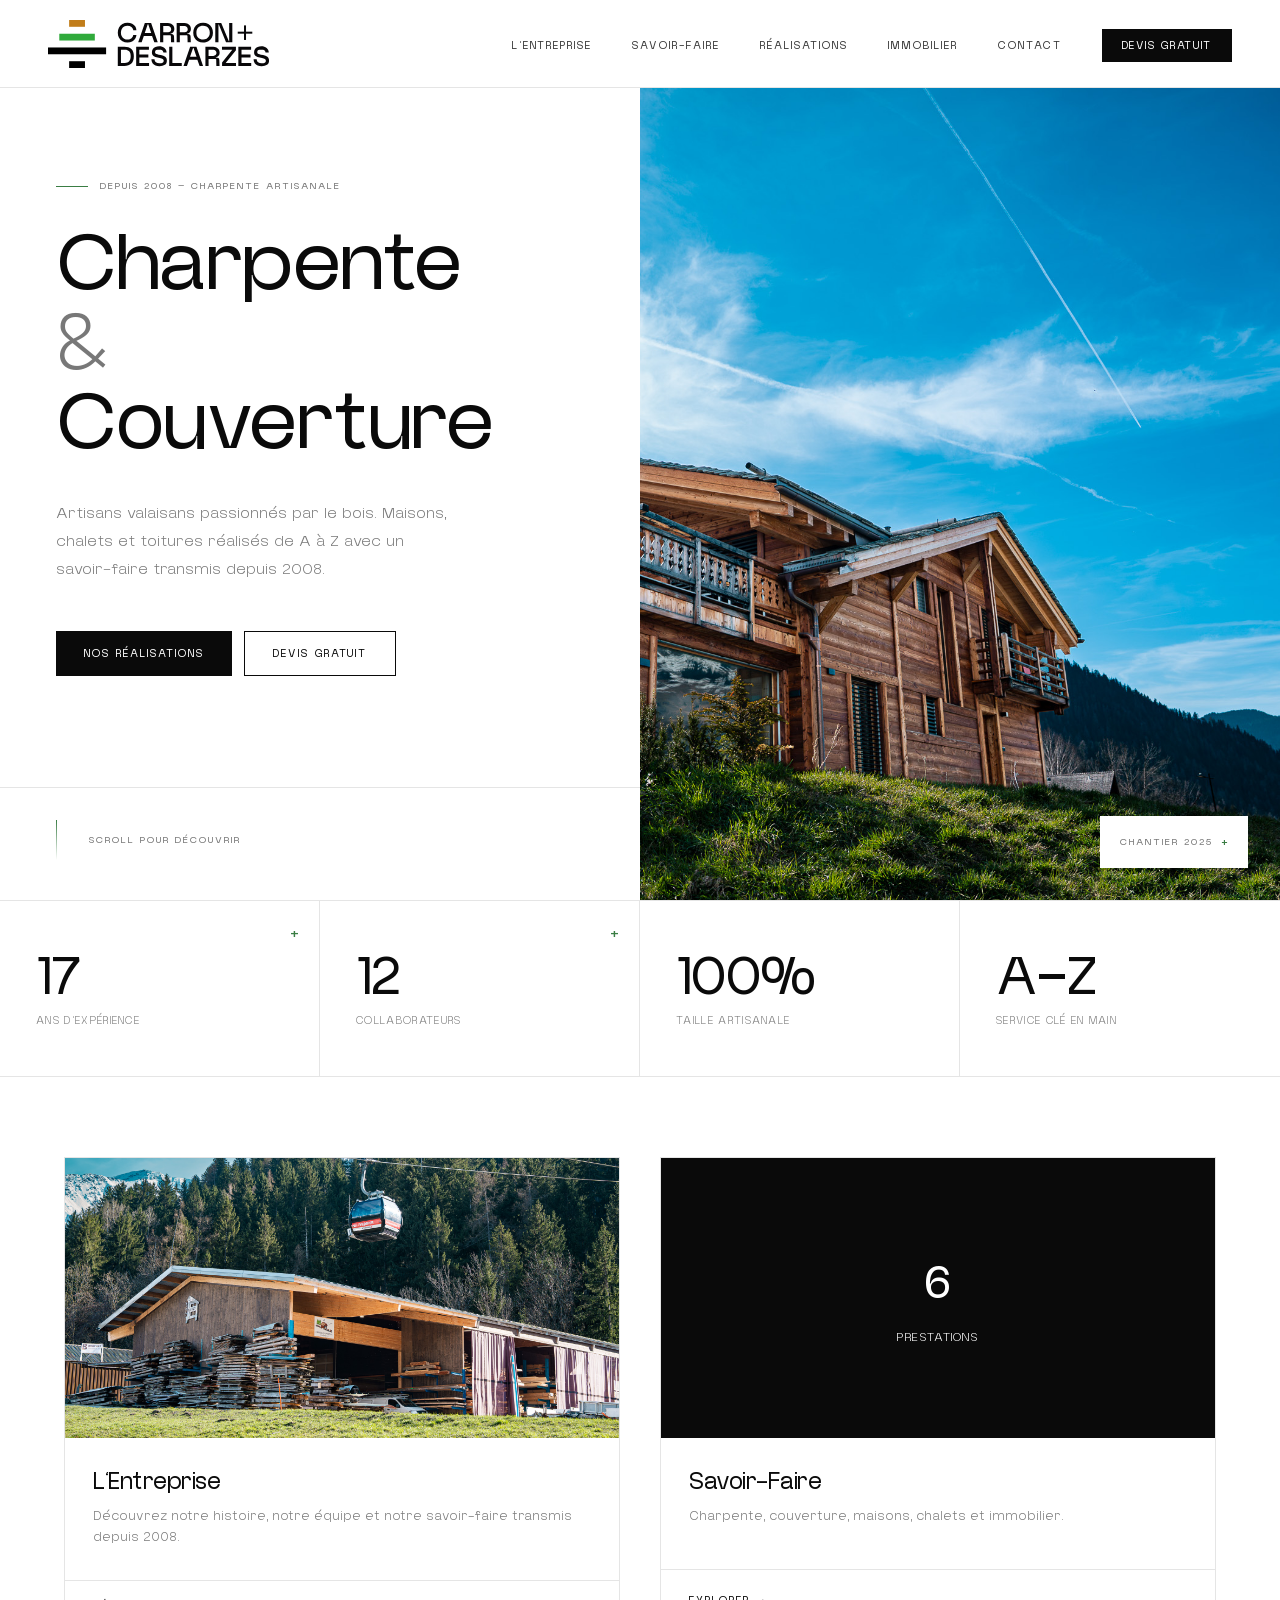
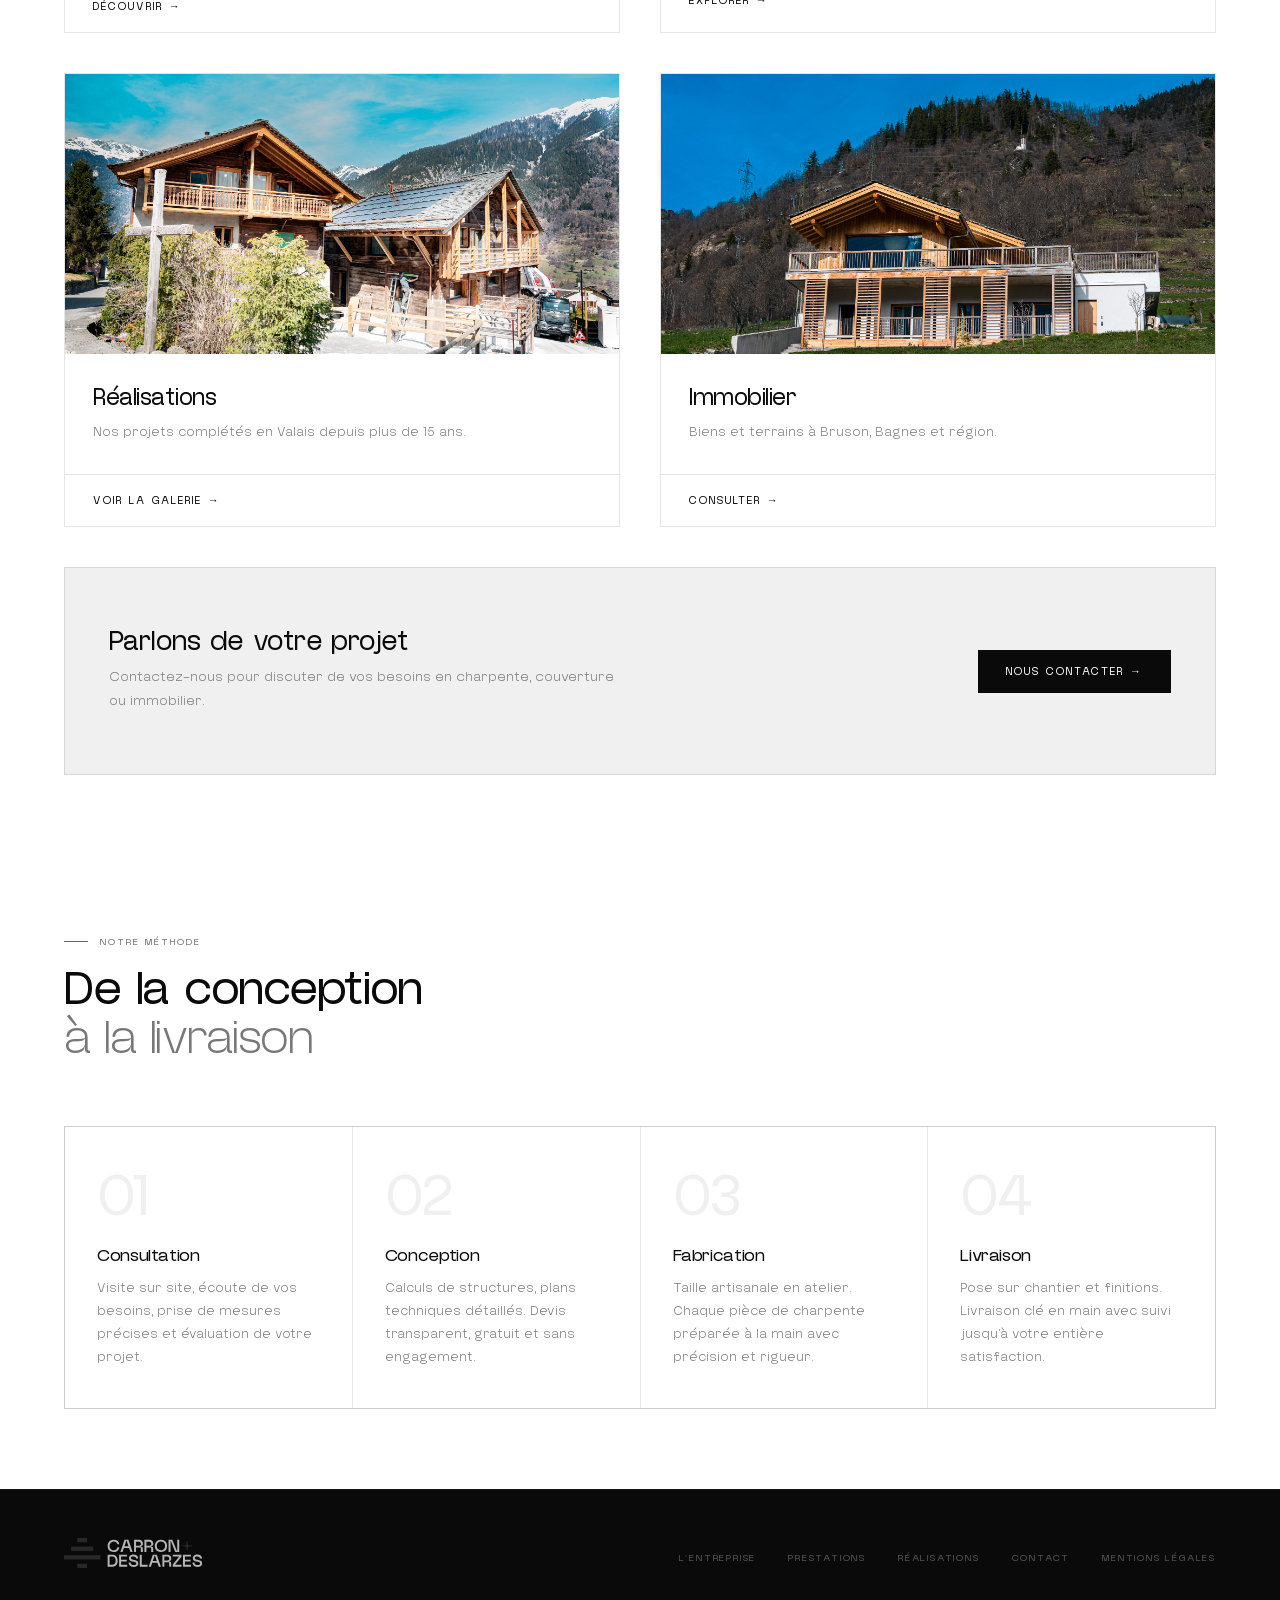
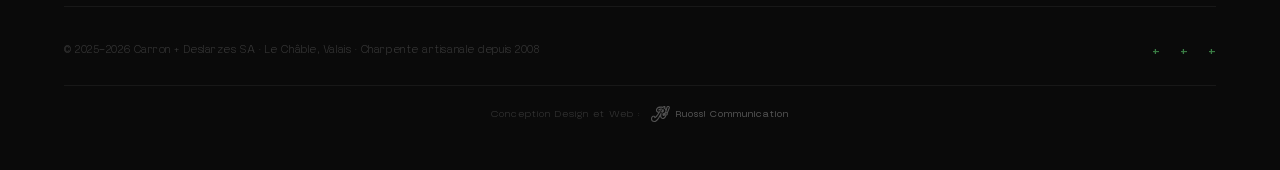
==== index.html @ d2d21335 "Update logo brown color from #91651d to #c17d1a on all pages Co-Authored-By: Claude Sonnet 4.6 <nore" ====
<!DOCTYPE html>
<html lang="fr">
<head>
  <meta charset="UTF-8" />
  <meta name="viewport" content="width=device-width, initial-scale=1.0" />
  <title>Carron + Deslarzes — Charpente & Couverture, Valais</title>
  <link rel="stylesheet" href="styles.css?v=9">
</head>
<body>

<!-- ── NAVIGATION ─────────────────────────────── -->
<nav id="nav">
  <a href="index.html" class="nav-logo">
    <svg style="height:48px;width:auto;" id="Calque_2" data-name="Calque 2" xmlns="http://www.w3.org/2000/svg" viewBox="0 0 585.76 127.19">
<g id="Calque_1-2" data-name="Calque 1">
    <g>
      <g>
        <g>
          <g>
            <path fill="#080709" d="M230.97,49.93c-1.91,3.05-4.58,5.46-8.02,7.24s-7.53,2.67-12.28,2.67c-5.06,0-9.54-1.1-13.44-3.29-3.9-2.19-6.92-5.28-9.06-9.26-2.14-3.97-3.22-8.55-3.22-13.71s1.07-9.82,3.22-13.83c2.14-4,5.16-7.1,9.06-9.3,3.9-2.19,8.38-3.29,13.44-3.29,4.75,0,8.86.88,12.32,2.63,3.46,1.76,6.13,4.12,8.02,7.09,1.89,2.97,2.98,6.31,3.29,10.03h-8.29c-.46-3.56-2.09-6.4-4.88-8.52-2.79-2.12-6.28-3.18-10.46-3.18-3.31,0-6.29.76-8.95,2.29-2.66,1.52-4.74,3.67-6.24,6.43-1.5,2.76-2.25,5.98-2.25,9.64s.75,6.81,2.25,9.57c1.5,2.76,3.58,4.91,6.24,6.43,2.66,1.52,5.64,2.28,8.95,2.28,4.44,0,7.99-1.14,10.65-3.41,2.66-2.27,4.22-5.19,4.69-8.75h8.37c-.36,3.77-1.5,7.18-3.41,10.23Z"/>
            <path fill="#080709" d="M256.61,7.94h16.65l17.58,51.13h-9.14l-5.97-16.42h-21.77l-5.81,16.42h-9.14l17.59-51.13ZM273.5,34.67l-7.9-23.16h-1.32l-7.9,23.16h17.12Z"/>
            <path fill="#080709" d="M297.04,7.94h20.38c3.3,0,6.27.66,8.91,1.97,2.63,1.32,4.7,3.19,6.2,5.62,1.5,2.43,2.25,5.22,2.25,8.37,0,3.62-.97,6.39-2.9,8.33-1.94,1.94-4.41,3.17-7.4,3.68v.7c2.84,0,5.11.52,6.82,1.55,1.7,1.03,2.58,2.87,2.63,5.5l.54,15.42h-8.44l-.39-16.58c-.05-.77-.26-1.32-.62-1.63-.36-.31-1.01-.46-1.94-.46h-17.66v18.67h-8.37V7.94ZM324.12,30.33c1.52-1.39,2.28-3.18,2.28-5.35,0-2.43-.8-4.54-2.4-6.35-1.6-1.81-3.54-2.71-5.81-2.71h-12.78v16.5h12.78c2.43,0,4.4-.7,5.93-2.09Z"/>
            <path fill="#080709" d="M340.97,7.94h20.38c3.3,0,6.27.66,8.91,1.97,2.63,1.32,4.7,3.19,6.2,5.62,1.5,2.43,2.25,5.22,2.25,8.37,0,3.62-.97,6.39-2.9,8.33-1.94,1.94-4.41,3.17-7.4,3.68v.7c2.84,0,5.11.52,6.82,1.55,1.7,1.03,2.58,2.87,2.63,5.5l.54,15.42h-8.44l-.39-16.58c-.05-.77-.26-1.32-.62-1.63-.36-.31-1.01-.46-1.94-.46h-17.66v18.67h-8.37V7.94ZM368.04,30.33c1.52-1.39,2.28-3.18,2.28-5.35,0-2.43-.8-4.54-2.4-6.35-1.6-1.81-3.54-2.71-5.81-2.71h-12.78v16.5h12.78c2.43,0,4.4-.7,5.93-2.09Z"/>
            <path fill="#080709" d="M424.79,10.5c3.92,2.22,6.96,5.33,9.1,9.33,2.14,4,3.22,8.56,3.22,13.67s-1.07,9.67-3.22,13.67c-2.14,4-5.18,7.11-9.1,9.33-3.93,2.22-8.52,3.33-13.79,3.33s-9.86-1.11-13.79-3.33c-3.92-2.22-6.96-5.33-9.1-9.33-2.14-4-3.22-8.56-3.22-13.67s1.07-9.67,3.22-13.67c2.14-4,5.18-7.11,9.1-9.33,3.93-2.22,8.52-3.33,13.79-3.33s9.86,1.11,13.79,3.33ZM398.02,20.06c-3.18,3.23-4.77,7.71-4.77,13.44s1.59,10.21,4.77,13.44c3.17,3.23,7.5,4.84,12.98,4.84,3.46,0,6.53-.74,9.22-2.21,2.69-1.47,4.78-3.58,6.28-6.31,1.5-2.74,2.25-5.99,2.25-9.76s-.75-7.02-2.25-9.76c-1.5-2.74-3.59-4.84-6.28-6.31-2.68-1.47-5.76-2.21-9.22-2.21-5.48,0-9.8,1.61-12.98,4.84Z"/>
            <path fill="#080709" d="M443.3,7.94h15.73l20.22,48.26h.85V7.94h8.37v51.13h-16.73l-19.06-47.41h-1.01v47.41h-8.37V7.94Z"/>
          </g>
          <g>
            <path fill="#080709" d="M184.95,70.64h17.43c8,0,14.19,2.09,18.55,6.27,4.36,4.18,6.55,10.61,6.55,19.29s-2.18,15.11-6.55,19.29c-4.36,4.18-10.55,6.27-18.55,6.27h-17.43v-51.13ZM215.13,109.53c2.66-2.84,3.99-7.28,3.99-13.32s-1.33-10.48-3.99-13.32c-2.66-2.84-6.37-4.26-11.11-4.26h-10.69v35.17h10.69c4.75,0,8.45-1.42,11.11-4.26Z"/>
            <path fill="#080709" d="M233.68,70.64h33.78v7.98h-25.41v13.09h23.86v7.98h-23.86v14.1h25.72v7.98h-34.09v-51.13Z"/>
            <path fill="#080709" d="M294.64,77.92c-3.36,0-6.02.59-7.98,1.78-1.96,1.19-2.94,3-2.94,5.42,0,1.29.28,2.35.85,3.18.57.83,1.54,1.52,2.9,2.09,1.37.57,3.34,1.08,5.93,1.55l5.81,1.08c4.8.88,8.64,2.43,11.5,4.65,2.87,2.22,4.3,5.55,4.3,9.99,0,4.91-1.81,8.6-5.42,11.08-3.62,2.48-8.37,3.72-14.25,3.72-3.87,0-7.4-.66-10.58-1.98-3.17-1.32-5.75-3.36-7.71-6.12-1.96-2.76-3-6.16-3.1-10.19h8.37c.21,3.82,1.45,6.5,3.72,8.02,2.27,1.52,5.37,2.29,9.3,2.29,7.54,0,11.31-2.27,11.31-6.82,0-3.51-3.44-5.86-10.31-7.05l-5.89-1.01c-4.49-.82-8.13-2.28-10.92-4.38-2.79-2.09-4.18-5.43-4.18-10.03,0-3.25.85-6.03,2.56-8.33,1.7-2.3,4.01-4.04,6.93-5.23,2.92-1.19,6.19-1.78,9.8-1.78,5.63,0,10.29,1.41,13.98,4.22,3.69,2.81,5.62,6.93,5.77,12.36h-8.6c-.57-5.68-4.29-8.52-11.16-8.52Z"/>
            <path fill="#080709" d="M321.21,70.64h8.37v43.15h24.86v7.98h-33.23v-51.13Z"/>
            <path fill="#080709" d="M376.68,70.64h16.65l17.58,51.13h-9.14l-5.97-16.42h-21.77l-5.81,16.42h-9.14l17.59-51.13ZM393.57,97.37l-7.9-23.16h-1.32l-7.9,23.16h17.12Z"/>
            <path fill="#080709" d="M417.12,70.64h20.38c3.3,0,6.27.66,8.91,1.97,2.63,1.32,4.7,3.19,6.2,5.62,1.5,2.43,2.25,5.22,2.25,8.37,0,3.62-.97,6.39-2.9,8.33-1.94,1.94-4.41,3.17-7.4,3.68v.7c2.84,0,5.11.52,6.82,1.55,1.7,1.03,2.58,2.87,2.63,5.5l.54,15.42h-8.44l-.39-16.58c-.05-.77-.26-1.32-.62-1.63-.36-.31-1.01-.46-1.94-.46h-17.66v18.67h-8.37v-51.13ZM444.19,93.03c1.52-1.39,2.28-3.18,2.28-5.35,0-2.43-.8-4.54-2.4-6.35-1.6-1.81-3.54-2.71-5.81-2.71h-12.78v16.5h12.78c2.43,0,4.4-.7,5.93-2.09Z"/>
            <path fill="#080709" d="M461.04,78.62v-7.98h36.95v9.3l-27.19,33.85h27.42v7.98h-36.95v-9.3l27.11-33.85h-27.35Z"/>
            <path fill="#080709" d="M504.42,70.64h33.78v7.98h-25.41v13.09h23.86v7.98h-23.86v14.1h25.72v7.98h-34.09v-51.13Z"/>
            <path fill="#080709" d="M565.38,77.92c-3.36,0-6.02.59-7.98,1.78-1.96,1.19-2.94,3-2.94,5.42,0,1.29.28,2.35.85,3.18.57.83,1.54,1.52,2.9,2.09,1.37.57,3.34,1.08,5.93,1.55l5.81,1.08c4.8.88,8.64,2.43,11.5,4.65,2.87,2.22,4.3,5.55,4.3,9.99,0,4.91-1.81,8.6-5.42,11.08-3.62,2.48-8.37,3.72-14.25,3.72-3.87,0-7.4-.66-10.58-1.98-3.17-1.32-5.75-3.36-7.71-6.12-1.96-2.76-3-6.16-3.1-10.19h8.37c.21,3.82,1.45,6.5,3.72,8.02,2.27,1.52,5.37,2.29,9.3,2.29,7.54,0,11.31-2.27,11.31-6.82,0-3.51-3.44-5.86-10.31-7.05l-5.89-1.01c-4.49-.82-8.13-2.28-10.92-4.38-2.79-2.09-4.18-5.43-4.18-10.03,0-3.25.85-6.03,2.56-8.33,1.7-2.3,4.01-4.04,6.93-5.23,2.92-1.19,6.19-1.78,9.8-1.78,5.63,0,10.29,1.41,13.98,4.22,3.69,2.81,5.62,6.93,5.77,12.36h-8.6c-.57-5.68-4.29-8.52-11.16-8.52Z"/>
          </g>
        </g>
        <rect fill="#080709" x="519.42" y="14.29" width="5.32" height="38.58"/>
        <rect fill="#080709" x="502.79" y="30.92" width="38.58" height="5.32"/>
      </g>
      <g>
        <rect fill="#c17d1a" x="55.99" width="41.99" height="18"/>
        <rect x="55.99" y="109.19" width="41.99" height="18"/>
        <rect fill="#30aa3b" x="29.92" y="36.4" width="94.14" height="18"/>
        <rect y="72.79" width="153.98" height="18"/>
      </g>
    </g>
  </g>
</svg>
  </a>
  <ul class="nav-links">
    <li><a href="entreprise.html">L'Entreprise</a></li>
    <li><a href="savoir-faire.html">Savoir-Faire</a></li>
    <li><a href="realisations.html">Réalisations</a></li>
    <li><a href="immobilier.html">Immobilier</a></li>
    <li><a href="contact.html">Contact</a></li>
    <li><a href="contact.html" class="nav-cta">Devis Gratuit</a></li>
  </ul>
  <button class="nav-burger" id="navBurger" aria-label="Menu">
    <span></span><span></span><span></span>
  </button>
</nav>

<div class="mobile-menu" id="mobileMenu">
  <a href="entreprise.html">L'Entreprise</a>
  <a href="savoir-faire.html">Savoir-Faire</a>
  <a href="realisations.html">Réalisations</a>
  <a href="immobilier.html">Immobilier</a>
  <a href="contact.html">Contact</a>
  <a href="contact.html" class="btn btn-dark nav-cta">Devis Gratuit</a>
</div>

<!-- ── HERO ───────────────────────────────── -->
<section class="hero" id="home">
  <div class="hero-text">
    <div class="hero-eyebrow fu">
      <div class="hero-eyebrow-line"></div>
      <span class="label">Depuis 2008 — Charpente artisanale</span>
    </div>
    <h1 class="hero-title fu d1">
      Charpente<br>
      <span class="light-word">&amp;</span><br>
      Couverture
    </h1>
    <p class="hero-desc fu d2">
      Artisans valaisans passionnés par le bois. Maisons, chalets et toitures
      réalisés de A à Z avec un savoir-faire transmis depuis 2008.
    </p>
    <div class="hero-buttons fu d3">
      <a href="realisations.html" class="btn btn-dark">Nos Réalisations</a>
      <a href="contact.html" class="btn btn-outline">Devis Gratuit</a>
    </div>
  </div>

  <div class="hero-photo fu d1">
    <div class="hero-slideshow">
      <img class="slide active" src="photos/DSC09690.jpg"        alt="Chalet Carron Deslarzes — charpente Valais" />
      <img class="slide"        src="photos/DSC09694-Edit.jpg"   alt="Réalisation charpente Valais" />
      <img class="slide"        src="photos/DSC09715-Edit.jpg"   alt="Couverture toiture Valais" />
      <img class="slide"        src="photos/DSC09676-Edit.jpg"   alt="Bois façade Valais" />
      <img class="slide"        src="photos/DSC09625.jpg"        alt="Chantier bois Valais" />
      <img class="slide"        src="photos/DSC09755.jpg"        alt="Chalet Valais" />
    </div>
    <div class="hero-photo-caption">
      <span class="label">Chantier 2025</span>
      <span style="color:#3a7d44;font-size:14px;font-family:'NewBlack',sans-serif;font-weight:400;">+</span>
    </div>
  </div>

  <div class="hero-bottom fu d4">
    <div class="hero-scroll-line"></div>
    <span class="label">Scroll pour découvrir</span>
  </div>
</section>

<!-- ── STATS ──────────────────────────────── -->
<div class="stats">
  <div class="stat-item fu">
    <span class="plus-mark">+</span>
    <div class="stat-num">17</div>
    <div class="stat-lbl">Ans d'expérience</div>
  </div>
  <div class="stat-item fu d1">
    <span class="plus-mark">+</span>
    <div class="stat-num">12</div>
    <div class="stat-lbl">Collaborateurs</div>
  </div>
  <div class="stat-item fu d2">
    <div class="stat-num">100%</div>
    <div class="stat-lbl">Taille artisanale</div>
  </div>
  <div class="stat-item fu d3">
    <div class="stat-num">A–Z</div>
    <div class="stat-lbl">Service clé en main</div>
  </div>
</div>

<!-- ── HOME CARDS GRID ────────────────────── -->
<section class="home-cards-wrap">
  <div class="home-cards-main">
    <div class="home-cards-grid">

      <!-- Card 1: L'Entreprise -->
      <a href="entreprise.html" class="home-card">
        <div class="home-card-img">
          <img src="photos/DSC09755.jpg" alt="L'Entreprise" style="object-position: bottom;" />
        </div>
        <div class="home-card-body">
          <h3>L'Entreprise</h3>
          <p>Découvrez notre histoire, notre équipe et notre savoir-faire transmis depuis 2008.</p>
        </div>
        <div class="card-link">
          <span>Découvrir →</span>
        </div>
      </a>

      <!-- Card 2: Savoir-Faire -->
      <a href="savoir-faire.html" class="home-card">
        <div class="home-card-img-placeholder">
          <div style="text-align: center;">
            <div class="num">6</div>
            <div class="txt">PRESTATIONS</div>
          </div>
        </div>
        <div class="home-card-body">
          <h3>Savoir-Faire</h3>
          <p>Charpente, couverture, maisons, chalets et immobilier.</p>
        </div>
        <div class="card-link">
          <span>Explorer →</span>
        </div>
      </a>

      <!-- Card 3: Réalisations -->
      <a href="realisations.html" class="home-card">
        <div class="home-card-img">
          <img src="photos/DSC09563-Edit.jpg" alt="Réalisations" />
        </div>
        <div class="home-card-body">
          <h3>Réalisations</h3>
          <p>Nos projets complétés en Valais depuis plus de 15 ans.</p>
        </div>
        <div class="card-link">
          <span>Voir la galerie →</span>
        </div>
      </a>

      <!-- Card 4: Immobilier -->
      <a href="immobilier.html" class="home-card">
        <div class="home-card-img">
          <img src="photos/DSC09652-Edit.jpg" alt="Immobilier" />
        </div>
        <div class="home-card-body">
          <h3>Immobilier</h3>
          <p>Biens et terrains à Bruson, Bagnes et région.</p>
        </div>
        <div class="card-link">
          <span>Consulter →</span>
        </div>
      </a>
    </div>

    <!-- Contact CTA -->
    <div class="home-cta-bar">
      <div>
        <h3>Parlons de votre projet</h3>
        <p>Contactez-nous pour discuter de vos besoins en charpente, couverture ou immobilier.</p>
      </div>
      <div class="home-cta-buttons">
        <a href="contact.html" class="btn btn-dark">Nous contacter →</a>
      </div>
    </div>
  </div>
</section>

<!-- ── PROCESSUS ──────────────────────────── -->
<section class="process">
  <div class="process-main">
    <div class="process-header">
      <div class="sec-eyebrow fu" style="margin-bottom:16px;">
        <div class="sec-eyebrow-line"></div>
        <span class="label">Notre méthode</span>
      </div>
      <h2 class="sec-title fu d1">De la conception<br><span class="light">à la livraison</span></h2>
    </div>

    <div class="steps">
      <div class="step fu">
        <div class="step-accent"></div>
        <div class="step-index">01</div>
        <h3 class="step-title">Consultation</h3>
        <p class="step-text">Visite sur site, écoute de vos besoins, prise de mesures précises et évaluation de votre projet.</p>
      </div>
      <div class="step fu d1">
        <div class="step-accent"></div>
        <div class="step-index">02</div>
        <h3 class="step-title">Conception</h3>
        <p class="step-text">Calculs de structures, plans techniques détaillés. Devis transparent, gratuit et sans engagement.</p>
      </div>
      <div class="step fu d2">
        <div class="step-accent"></div>
        <div class="step-index">03</div>
        <h3 class="step-title">Fabrication</h3>
        <p class="step-text">Taille artisanale en atelier. Chaque pièce de charpente préparée à la main avec précision et rigueur.</p>
      </div>
      <div class="step fu d3">
        <div class="step-accent"></div>
        <div class="step-index">04</div>
        <h3 class="step-title">Livraison</h3>
        <p class="step-text">Pose sur chantier et finitions. Livraison clé en main avec suivi jusqu'à votre entière satisfaction.</p>
      </div>
    </div>
  </div>
</section>

<!-- ── FOOTER ─────────────────────────────────── -->
<footer>
  <div class="foot-main">
    <div class="foot-inner">
      <div class="foot-logo">
        <svg style="height:30px;width:auto;" id="Calque_2" data-name="Calque 2" xmlns="http://www.w3.org/2000/svg" viewBox="0 0 585.76 127.19">
<g id="Calque_1-2" data-name="Calque 1">
    <g>
      <g>
        <g>
          <g>
            <path fill="#fff" d="M230.97,49.93c-1.91,3.05-4.58,5.46-8.02,7.24s-7.53,2.67-12.28,2.67c-5.06,0-9.54-1.1-13.44-3.29-3.9-2.19-6.92-5.28-9.06-9.26-2.14-3.97-3.22-8.55-3.22-13.71s1.07-9.82,3.22-13.83c2.14-4,5.16-7.1,9.06-9.3,3.9-2.19,8.38-3.29,13.44-3.29,4.75,0,8.86.88,12.32,2.63,3.46,1.76,6.13,4.12,8.02,7.09,1.89,2.97,2.98,6.31,3.29,10.03h-8.29c-.46-3.56-2.09-6.4-4.88-8.52-2.79-2.12-6.28-3.18-10.46-3.18-3.31,0-6.29.76-8.95,2.29-2.66,1.52-4.74,3.67-6.24,6.43-1.5,2.76-2.25,5.98-2.25,9.64s.75,6.81,2.25,9.57c1.5,2.76,3.58,4.91,6.24,6.43,2.66,1.52,5.64,2.28,8.95,2.28,4.44,0,7.99-1.14,10.65-3.41,2.66-2.27,4.22-5.19,4.69-8.75h8.37c-.36,3.77-1.5,7.18-3.41,10.23Z"/>
            <path fill="#fff" d="M256.61,7.94h16.65l17.58,51.13h-9.14l-5.97-16.42h-21.77l-5.81,16.42h-9.14l17.59-51.13ZM273.5,34.67l-7.9-23.16h-1.32l-7.9,23.16h17.12Z"/>
            <path fill="#fff" d="M297.04,7.94h20.38c3.3,0,6.27.66,8.91,1.97,2.63,1.32,4.7,3.19,6.2,5.62,1.5,2.43,2.25,5.22,2.25,8.37,0,3.62-.97,6.39-2.9,8.33-1.94,1.94-4.41,3.17-7.4,3.68v.7c2.84,0,5.11.52,6.82,1.55,1.7,1.03,2.58,2.87,2.63,5.5l.54,15.42h-8.44l-.39-16.58c-.05-.77-.26-1.32-.62-1.63-.36-.31-1.01-.46-1.94-.46h-17.66v18.67h-8.37V7.94ZM324.12,30.33c1.52-1.39,2.28-3.18,2.28-5.35,0-2.43-.8-4.54-2.4-6.35-1.6-1.81-3.54-2.71-5.81-2.71h-12.78v16.5h12.78c2.43,0,4.4-.7,5.93-2.09Z"/>
            <path fill="#fff" d="M340.97,7.94h20.38c3.3,0,6.27.66,8.91,1.97,2.63,1.32,4.7,3.19,6.2,5.62,1.5,2.43,2.25,5.22,2.25,8.37,0,3.62-.97,6.39-2.9,8.33-1.94,1.94-4.41,3.17-7.4,3.68v.7c2.84,0,5.11.52,6.82,1.55,1.7,1.03,2.58,2.87,2.63,5.5l.54,15.42h-8.44l-.39-16.58c-.05-.77-.26-1.32-.62-1.63-.36-.31-1.01-.46-1.94-.46h-17.66v18.67h-8.37V7.94ZM368.04,30.33c1.52-1.39,2.28-3.18,2.28-5.35,0-2.43-.8-4.54-2.4-6.35-1.6-1.81-3.54-2.71-5.81-2.71h-12.78v16.5h12.78c2.43,0,4.4-.7,5.93-2.09Z"/>
            <path fill="#fff" d="M424.79,10.5c3.92,2.22,6.96,5.33,9.1,9.33,2.14,4,3.22,8.56,3.22,13.67s-1.07,9.67-3.22,13.67c-2.14,4-5.18,7.11-9.1,9.33-3.93,2.22-8.52,3.33-13.79,3.33s-9.86-1.11-13.79-3.33c-3.92-2.22-6.96-5.33-9.1-9.33-2.14-4-3.22-8.56-3.22-13.67s1.07-9.67,3.22-13.67c2.14-4,5.18-7.11,9.1-9.33,3.93-2.22,8.52-3.33,13.79-3.33s9.86,1.11,13.79,3.33ZM398.02,20.06c-3.18,3.23-4.77,7.71-4.77,13.44s1.59,10.21,4.77,13.44c3.17,3.23,7.5,4.84,12.98,4.84,3.46,0,6.53-.74,9.22-2.21,2.69-1.47,4.78-3.58,6.28-6.31,1.5-2.74,2.25-5.99,2.25-9.76s-.75-7.02-2.25-9.76c-1.5-2.74-3.59-4.84-6.28-6.31-2.68-1.47-5.76-2.21-9.22-2.21-5.48,0-9.8,1.61-12.98,4.84Z"/>
            <path fill="#fff" d="M443.3,7.94h15.73l20.22,48.26h.85V7.94h8.37v51.13h-16.73l-19.06-47.41h-1.01v47.41h-8.37V7.94Z"/>
          </g>
          <g>
            <path fill="#fff" d="M184.95,70.64h17.43c8,0,14.19,2.09,18.55,6.27,4.36,4.18,6.55,10.61,6.55,19.29s-2.18,15.11-6.55,19.29c-4.36,4.18-10.55,6.27-18.55,6.27h-17.43v-51.13ZM215.13,109.53c2.66-2.84,3.99-7.28,3.99-13.32s-1.33-10.48-3.99-13.32c-2.66-2.84-6.37-4.26-11.11-4.26h-10.69v35.17h10.69c4.75,0,8.45-1.42,11.11-4.26Z"/>
            <path fill="#fff" d="M233.68,70.64h33.78v7.98h-25.41v13.09h23.86v7.98h-23.86v14.1h25.72v7.98h-34.09v-51.13Z"/>
            <path fill="#fff" d="M294.64,77.92c-3.36,0-6.02.59-7.98,1.78-1.96,1.19-2.94,3-2.94,5.42,0,1.29.28,2.35.85,3.18.57.83,1.54,1.52,2.9,2.09,1.37.57,3.34,1.08,5.93,1.55l5.81,1.08c4.8.88,8.64,2.43,11.5,4.65,2.87,2.22,4.3,5.55,4.3,9.99,0,4.91-1.81,8.6-5.42,11.08-3.62,2.48-8.37,3.72-14.25,3.72-3.87,0-7.4-.66-10.58-1.98-3.17-1.32-5.75-3.36-7.71-6.12-1.96-2.76-3-6.16-3.1-10.19h8.37c.21,3.82,1.45,6.5,3.72,8.02,2.27,1.52,5.37,2.29,9.3,2.29,7.54,0,11.31-2.27,11.31-6.82,0-3.51-3.44-5.86-10.31-7.05l-5.89-1.01c-4.49-.82-8.13-2.28-10.92-4.38-2.79-2.09-4.18-5.43-4.18-10.03,0-3.25.85-6.03,2.56-8.33,1.7-2.3,4.01-4.04,6.93-5.23,2.92-1.19,6.19-1.78,9.8-1.78,5.63,0,10.29,1.41,13.98,4.22,3.69,2.81,5.62,6.93,5.77,12.36h-8.6c-.57-5.68-4.29-8.52-11.16-8.52Z"/>
            <path fill="#fff" d="M321.21,70.64h8.37v43.15h24.86v7.98h-33.23v-51.13Z"/>
            <path fill="#fff" d="M376.68,70.64h16.65l17.58,51.13h-9.14l-5.97-16.42h-21.77l-5.81,16.42h-9.14l17.59-51.13ZM393.57,97.37l-7.9-23.16h-1.32l-7.9,23.16h17.12Z"/>
            <path fill="#fff" d="M417.12,70.64h20.38c3.3,0,6.27.66,8.91,1.97,2.63,1.32,4.7,3.19,6.2,5.62,1.5,2.43,2.25,5.22,2.25,8.37,0,3.62-.97,6.39-2.9,8.33-1.94,1.94-4.41,3.17-7.4,3.68v.7c2.84,0,5.11.52,6.82,1.55,1.7,1.03,2.58,2.87,2.63,5.5l.54,15.42h-8.44l-.39-16.58c-.05-.77-.26-1.32-.62-1.63-.36-.31-1.01-.46-1.94-.46h-17.66v18.67h-8.37v-51.13ZM444.19,93.03c1.52-1.39,2.28-3.18,2.28-5.35,0-2.43-.8-4.54-2.4-6.35-1.6-1.81-3.54-2.71-5.81-2.71h-12.78v16.5h12.78c2.43,0,4.4-.7,5.93-2.09Z"/>
            <path fill="#fff" d="M461.04,78.62v-7.98h36.95v9.3l-27.19,33.85h27.42v7.98h-36.95v-9.3l27.11-33.85h-27.35Z"/>
            <path fill="#fff" d="M504.42,70.64h33.78v7.98h-25.41v13.09h23.86v7.98h-23.86v14.1h25.72v7.98h-34.09v-51.13Z"/>
            <path fill="#fff" d="M565.38,77.92c-3.36,0-6.02.59-7.98,1.78-1.96,1.19-2.94,3-2.94,5.42,0,1.29.28,2.35.85,3.18.57.83,1.54,1.52,2.9,2.09,1.37.57,3.34,1.08,5.93,1.55l5.81,1.08c4.8.88,8.64,2.43,11.5,4.65,2.87,2.22,4.3,5.55,4.3,9.99,0,4.91-1.81,8.6-5.42,11.08-3.62,2.48-8.37,3.72-14.25,3.72-3.87,0-7.4-.66-10.58-1.98-3.17-1.32-5.75-3.36-7.71-6.12-1.96-2.76-3-6.16-3.1-10.19h8.37c.21,3.82,1.45,6.5,3.72,8.02,2.27,1.52,5.37,2.29,9.3,2.29,7.54,0,11.31-2.27,11.31-6.82,0-3.51-3.44-5.86-10.31-7.05l-5.89-1.01c-4.49-.82-8.13-2.28-10.92-4.38-2.79-2.09-4.18-5.43-4.18-10.03,0-3.25.85-6.03,2.56-8.33,1.7-2.3,4.01-4.04,6.93-5.23,2.92-1.19,6.19-1.78,9.8-1.78,5.63,0,10.29,1.41,13.98,4.22,3.69,2.81,5.62,6.93,5.77,12.36h-8.6c-.57-5.68-4.29-8.52-11.16-8.52Z"/>
          </g>
        </g>
        <rect fill="#fff" x="519.42" y="14.29" width="5.32" height="38.58"/>
        <rect fill="#fff" x="502.79" y="30.92" width="38.58" height="5.32"/>
      </g>
      <g>
        <rect fill="#c17d1a" x="55.99" width="41.99" height="18"/>
        <rect fill="#fff" x="55.99" y="109.19" width="41.99" height="18"/>
        <rect fill="#30aa3b" x="29.92" y="36.4" width="94.14" height="18"/>
        <rect fill="#fff" y="72.79" width="153.98" height="18"/>
      </g>
    </g>
  </g>
</svg>
      
      
      </div>
      <ul class="foot-nav">
        <li><a href="entreprise.html">L'Entreprise</a></li>
        <li><a href="savoir-faire.html">Prestations</a></li>
        <li><a href="realisations.html">Réalisations</a></li>
        <li><a href="contact.html">Contact</a></li>
        <li><a href="#">Mentions légales</a></li>
      </ul>
    </div>
    <div class="foot-bottom">
      <p class="foot-copy">© 2025–2026 Carron + Deslarzes SA · Le Châble, Valais · Charpente artisanale depuis 2008</p>
      <div class="foot-plus-row">
        <span>+</span>
        <span>+</span>
        <span>+</span>
      </div>
    </div>
    <div style="margin-top:24px;padding-top:20px;border-top:1px solid rgba(255,255,255,0.06);display:flex;align-items:center;justify-content:center;gap:10px;">
      <span style="font-size:10px;font-weight:100;letter-spacing:0.1em;color:rgba(255,255,255,0.2);">Conception Design et Web :</span>
      <a href="https://ruosscommunication.com" target="_blank" rel="noopener" style="display:inline-flex;align-items:center;gap:6px;color:rgba(255,255,255,0.3);transition:color 0.2s;" onmouseover="this.style.color='rgba(255,255,255,0.6)'" onmouseout="this.style.color='rgba(255,255,255,0.3)'">
        <svg viewBox="0 0 287.74 243.27" xmlns="http://www.w3.org/2000/svg" style="height:16px;width:auto;" fill="currentColor"><path d="M284.5,10.1c-3.44-5.54-9.12-9.17-15.59-9.97-.69-.08-1.39-.13-2.08-.13-.02,0-9.19.04-9.19.04-.38-.02-.77-.03-1.15-.03-9.55,0-17.8,6.14-20.54,15.29-.05.16-.09.32-.14.47l-7.7,28.72c-3.28-5.44-7.52-10.42-12.64-14.82,4.16-3.9,6.14-9.7,5.11-15.43-1.18-6.59-6.13-11.88-12.62-13.5-1.98-.49-4.04-.74-6.13-.74-8.2,0-16.95,3.79-26.6,11.55-6.82-1.22-14.13-1.92-21.82-2.11-1.41-.03-2.81-.05-4.2-.05-27.24,0-48.32,6.97-60.98,20.15-9.17,9.55-13.71,22.09-13.13,36.25.83,20.18,16.25,35.68,36.5,37.37-15.61,25.32-32.6,47.58-38.04,53.94-3.19,3.77-5.91,6.33-8.04,8.01-2.6-10.67-12.83-18.41-25.4-18.41-4.05,0-8.04.79-11.85,2.34C10.57,156.26,0,174.01,0,196.52c0,27.52,20.92,46.75,50.88,46.75,23.11,0,45.58-16.61,68.68-50.76,7.28-10.77,14-22.36,19.95-33.47.3,1.79.68,3.59,1.14,5.41,5.37,21.03,20.07,33.59,39.34,33.59,11,0,26.88-3.97,40.19-22.86.11-.14.21-.29.31-.44,6.86-9.87,10.83-20.79,13.01-28.55,10.33-2.16,19.09-9.99,22.34-20.56,2.05-6.8,1.48-13.87-1.51-19.81,2.53-2.28,4.53-5.19,5.76-8.53l26.26-68.3c.07-.17.13-.34.19-.51,2.14-6.15,1.4-12.85-2.04-18.38ZM151.55,103.17c0-6.13,5.12-11.17,11.54-11.12,7.08.06,10.46,3.92,10.46,10.21-1.12.36-1.8.54-3.78.78-1.85.24-2.49.18-3.59.21,0-2.83-1.46-4.09-3.77-4.09-1.9,0-3.7,2.17-2.63,4.23,1.6,3.1,8.66,2.23,9.93,2.08,2.85-.35,5.39-1.04,7.43-2.04.07-.03.13-.07.2-.1.16-.07.31-.15.46-.23.07-.03.16-.07.24-.11,11.39-5.36,18.07-20.73,18.07-32.95,0-10.09-3.83-18.34-10.18-24.4-1.85-1.77-4.14-3.33-6.5-4.26-10.81,15.01-29.42,57.56-34.16,67.56-15.3,32.27-53.53,117.32-94.39,117.32-20.14,0-33.86-11.5-33.86-29.75,0-16.14,6.93-27.34,17.68-31.72,7.03-2.87,14.46.26,14.46,5.68,0,7.69,3.33,14.53,11.87,14.53,7.34,0,16.28-6.01,25.51-16.9,6.88-8.05,24.58-31.67,39.96-56.69,13.03-21.2,28.48-51.7,45.08-73.02-5.94-2.4-17.26-2.75-30.33-.86-12.13,1.74-29.32,8.19-29.24,21.53.03,5.11,3.92,9.9,11.53,10,11.2.15,16.98-4.87,21.17-14.14,1.21-2.67,2.62-1.04,2.62.13,0,11.63-9.93,31.26-32.03,31.26-11.13,0-22.63-7.25-23.2-21.22-1.14-27.94,25.29-39.54,60.89-38.65,9.71.24,18.96,1.42,27.01,3.55,8.1-7.73,17.5-14.33,23.85-12.74-10.08,6.89-13.63,11.01-16.75,15.1,2.17.86,4.26,1.81,6.24,2.84,15.99,8.27,25.74,21.71,25.74,38.15,0,19.98-15.81,33.46-33.93,38.08-2.24.47-4.34.86-6.29,1.18-.18.02-.36.05-.54.08-5.31.7-9.67.81-13.05.65h-.03c-10.15-.65-13.69-3.98-13.69-10.16ZM217.35,140.79c-2.24,8.24-5.83,17.09-10.91,24.38,0,0,0,.01-.01.01-6.39,9.14-15.11,15.85-26.43,15.85-13.28,0-20.12-10.01-22.86-20.79-3.68-14.41-.73-27.97,6.33-44.8,1.73.21,3.5.32,5.35.32,3.15,0,3.69,0,5.97-.33-.23,12.09-2.13,28.87,9.31,34.83,10.86,5.67,23.65-3.83,30.32-11.08.05-.06.13-.13.21-.19h0s.01-.01.01-.01c1.24-.99,3.15.16,2.7,1.81ZM239.56,120.72c-1.74,5.65-7.38,9.7-13.16,8.99-5.78-.7-8.55-5.72-6.81-11.45,1.77-5.81,7.48-9.77,13.1-9.09,5.63.69,8.62,5.73,6.87,11.55ZM270.48,22.88l-26.33,68.47c-.68,1.99-2.65,3.22-4.74,2.96l-1.75-.22c-2.74-.33-4.51-3.06-3.72-5.69l18.31-68.22c.62-2.07,2.64-3.4,4.79-3.13l9.79-.04c2.81.35,4.59,3.2,3.65,5.87Z"/></svg>
        <span style="font-size:10px;font-weight:400;letter-spacing:0.1em;color:rgba(255,255,255,0.3);">Ruoss! Communication</span>
      </a>
    </div>
  </div>
</footer>

<!-- ── JS ────────────────────────────────────── -->
<script>
  const obs = new IntersectionObserver(entries => {
    entries.forEach(e => {
      if (e.isIntersecting) { e.target.classList.add('vis'); obs.unobserve(e.target); }
    });
  }, { threshold: 0.05, rootMargin: '0px' });
  document.querySelectorAll('.fu').forEach(el => obs.observe(el));
  // Fallback: force-show elements already in viewport after a short delay
  setTimeout(() => {
    document.querySelectorAll('.fu:not(.vis)').forEach(el => {
      const r = el.getBoundingClientRect();
      if (r.top < window.innerHeight && r.bottom > 0) el.classList.add('vis');
    });
  }, 150);

  // Hero slideshow
  const slides = document.querySelectorAll('.hero-slideshow .slide');
  let current = 0;
  setInterval(() => {
    slides[current].classList.remove('active');
    current = (current + 1) % slides.length;
    slides[current].classList.add('active');
  }, 4000);

  const nav = document.getElementById('nav');
  window.addEventListener('scroll', () => {
    nav.classList.toggle('scrolled', window.scrollY > 60);
  });

  document.querySelectorAll('a[href^="#"]').forEach(a => {
    a.addEventListener('click', e => {
      const t = document.querySelector(a.getAttribute('href'));
      if (t) { e.preventDefault(); t.scrollIntoView({ behavior: 'smooth' }); }
    });
  });

  // Hamburger menu
  const burger = document.getElementById('navBurger');
  const mobileMenu = document.getElementById('mobileMenu');
  if (burger && mobileMenu) {
    burger.addEventListener('click', () => {
      burger.classList.toggle('active');
      mobileMenu.classList.toggle('open');
      document.body.style.overflow = mobileMenu.classList.contains('open') ? 'hidden' : '';
    });
    mobileMenu.querySelectorAll('a').forEach(a => {
      a.addEventListener('click', () => {
        burger.classList.remove('active');
        mobileMenu.classList.remove('open');
        document.body.style.overflow = '';
      });
    });
  }
</script>

</body>
</html>
---- styles.css ----
/* ── FONTS ──────────────────────────────────────────────── */
@font-face {
  font-family: 'NewBlack';
  src: url('fonts/NewBlackTypeface-Regular.woff2') format('woff2'),
       url('fonts/NewBlackTypeface-Regular.woff') format('woff');
  font-weight: 400;
  font-style: normal;
  font-display: swap;
}
@font-face {
  font-family: 'NewBlack';
  src: url('fonts/NewBlackTypeface-UltraLight.woff2') format('woff2'),
       url('fonts/NewBlackTypeface-UltraLight.woff') format('woff');
  font-weight: 100;
  font-style: normal;
  font-display: swap;
}

/* ── RESET ──────────────────────────────────────────────── */
*, *::before, *::after { box-sizing: border-box; margin: 0; padding: 0; }
html { scroll-behavior: smooth; font-size: 16px; overflow-x: hidden; }

/* ── VARIABLES ──────────────────────────────────────────── */
:root {
  --black:   #0a0a0a;
  --dark:    #141414;
  --mid:     #3a3a3a;
  --muted:   #787878;
  --light:   #c8c8c8;
  --pale:    #f0f0f0;
  --white:   #ffffff;
  --accent:  #3a7d44; /* vert "+" du rapport */
  --border:  rgba(0,0,0,0.1);
}

/* ── BASE ───────────────────────────────────────────────── */
body {
  font-family: 'NewBlack', 'Helvetica Neue', Helvetica, Arial, sans-serif;
  font-weight: 100;
  color: var(--black);
  background: var(--white);
  overflow-x: hidden;
  -webkit-font-smoothing: antialiased;
}
h1, h2, h3, h4, h5 {
  font-family: 'NewBlack', 'Helvetica Neue', Helvetica, Arial, sans-serif;
  font-weight: 400;
  line-height: 1;
  letter-spacing: -0.02em;
}
p { font-weight: 100; line-height: 1.7; }
a { text-decoration: none; color: inherit; }
img { display: block; width: 100%; height: 100%; object-fit: cover; }

/* ── UTILITAIRES ────────────────────────────────────────── */
.plus {
  display: inline-block;
  color: var(--accent);
  font-family: 'NewBlack', sans-serif;
  font-weight: 400;
}
.label {
  font-size: 10px;
  font-weight: 400;
  letter-spacing: 0.2em;
  text-transform: uppercase;
  color: var(--muted);
}
.vertical-label {
  display: none;
}

/* ── HOME CARD LINKS ────────────────────────────────────── */
.card-link {
  display: flex;
  align-items: center;
  padding: 18px 28px;
  border-top: 1px solid var(--border);
  transition: color 0.2s;
}
.card-link span {
  font-size: 11px;
  font-weight: 400;
  letter-spacing: 0.18em;
  text-transform: uppercase;
  color: var(--black);
  transition: color 0.2s;
}
.card-link:hover span {
  color: var(--accent);
}

/* ── NAVIGATION ─────────────────────────────────────────── */
nav {
  position: fixed; top: 0; left: 0; right: 0; z-index: 1000;
  display: flex; align-items: center; justify-content: space-between;
  padding: 0 48px;
  height: 88px;
  background: var(--white);
  border-bottom: 1px solid var(--border);
  transition: height 0.3s ease, box-shadow 0.3s ease;
}
nav.scrolled {
  height: 68px;
  box-shadow: 0 1px 20px rgba(0,0,0,0.06);
}
.nav-logo {
  display: flex; align-items: center;
  height: 48px;
}
.nav-logo svg {
  height: 48px;
  width: auto;
}
.nav-links {
  display: flex; align-items: center; gap: 40px;
  list-style: none;
}
.nav-links a {
  font-size: 11px;
  font-weight: 400;
  letter-spacing: 0.18em;
  text-transform: uppercase;
  color: var(--mid);
  transition: color 0.2s;
}
.nav-links a:hover { color: var(--black); }
.nav-cta {
  background: var(--black) !important;
  color: var(--white) !important;
  padding: 9px 20px !important;
  letter-spacing: 0.15em !important;
}
.nav-cta:hover {
  background: var(--accent) !important;
}

/* ── HERO ───────────────────────────────────────────────── */
.hero {
  min-height: 100vh;
  display: grid;
  grid-template-columns: 1fr 1fr;
  grid-template-rows: 68px 1fr auto;
  background: var(--white);
  position: relative;
}
.hero-sidebar {
  display: none;
}
.hero-sidebar-line {
  display: none;
}
.hero-text {
  grid-column: 1;
  grid-row: 2;
  display: flex;
  flex-direction: column;
  justify-content: center;
  padding: 60px 64px 60px 56px;
}
.hero-eyebrow {
  display: flex; align-items: center; gap: 12px;
  margin-bottom: 32px;
}
.hero-eyebrow-line {
  width: 32px; height: 1px; background: var(--accent);
}
.hero-title {
  font-size: clamp(52px, 6.5vw, 100px);
  line-height: 0.95;
  letter-spacing: -0.03em;
  color: var(--black);
  margin-bottom: 36px;
}
.hero-title .light-word {
  font-weight: 100;
  color: var(--muted);
}
.hero-desc {
  font-size: 16px;
  line-height: 1.75;
  color: var(--muted);
  max-width: 400px;
  margin-bottom: 48px;
  font-weight: 100;
}
.hero-buttons {
  display: flex; gap: 12px;
}
.btn {
  display: inline-flex; align-items: center; gap: 8px;
  font-family: 'NewBlack', sans-serif;
  font-size: 11px; font-weight: 400;
  letter-spacing: 0.18em; text-transform: uppercase;
  padding: 14px 28px;
  transition: all 0.22s ease;
  cursor: pointer; border: none;
}
.btn-dark {
  background: var(--black); color: var(--white);
}
.btn-dark:hover { background: var(--accent); }
.btn-outline {
  background: transparent; color: var(--black);
  border: 1px solid var(--black);
}
.btn-outline:hover {
  background: var(--accent); color: var(--white); border-color: var(--accent);
}
.btn-white {
  background: var(--white); color: var(--black);
  border: 1px solid var(--white);
}
.btn-white:hover {
  background: var(--accent); color: var(--white); border-color: var(--accent);
}
.hero-photo {
  grid-column: 2;
  grid-row: 2 / 4;
  position: relative;
  overflow: hidden;
  min-height: 560px;
}
.hero-slideshow {
  position: absolute;
  inset: 0;
}
.hero-slideshow .slide {
  position: absolute;
  inset: 0;
  width: 100%; height: 100%;
  object-fit: cover;
  object-position: 85% center;
  opacity: 0;
  transition: opacity 1.2s ease;
}
.hero-slideshow .slide.active {
  opacity: 1;
}
.hero:hover .hero-slideshow .slide.active {
  transform: scale(1.03);
  transition: opacity 1.2s ease, transform 8s ease;
}
.hero-photo-caption {
  position: absolute;
  bottom: 32px; right: 32px;
  background: var(--white);
  padding: 16px 20px;
  display: flex; align-items: center; gap: 8px;
}
.hero-bottom {
  grid-column: 1;
  grid-row: 3;
  padding: 32px 64px 40px 56px;
  display: flex; align-items: center; gap: 32px;
  border-top: 1px solid var(--border);
}
.hero-scroll-line {
  width: 1px; height: 40px;
  background: linear-gradient(to bottom, var(--accent), transparent);
}

/* ── STATS ──────────────────────────────────────────────── */
.stats {
  display: grid;
  grid-template-columns: repeat(4, 1fr);
  border-top: 1px solid var(--border);
  border-bottom: 1px solid var(--border);
}
.stats-side {
  display: none;
}
.stat-item {
  padding: 48px 36px;
  border-right: 1px solid var(--border);
  position: relative;
}
.stat-item:last-child { border-right: none; }
.stat-num {
  font-family: 'NewBlack', sans-serif;
  font-size: 56px; font-weight: 400;
  letter-spacing: -0.04em;
  line-height: 1;
  color: var(--black);
  margin-bottom: 8px;
}
.stat-lbl {
  font-size: 11px; font-weight: 100;
  letter-spacing: 0.12em; text-transform: uppercase;
  color: var(--muted);
}
.stat-item .plus-mark {
  position: absolute; top: 20px; right: 20px;
  font-size: 18px; color: var(--accent); font-weight: 400;
  font-family: 'NewBlack', sans-serif;
}

/* ── ABOUT ──────────────────────────────────────────────── */
.about {
  display: grid;
  grid-template-columns: 1fr 1fr;
}
.about-side {
  display: none;
}
.about-side-label {
  display: none;
}
.about-photos {
  display: grid;
  grid-template-rows: 1fr 1fr;
  height: 680px;
  position: relative;
}
.about-photo-main {
  overflow: hidden;
  border-bottom: 4px solid var(--white);
}
.about-photo-main img {
  transition: transform 0.6s ease, filter 0.55s ease;
}
.about-photo-main:hover img { transform: scale(1.04); }
.about-photo-secondary {
  overflow: hidden;
}
.about-photo-secondary img {
  transition: transform 0.6s ease, filter 0.55s ease;
}
.about-photo-secondary:hover img { transform: scale(1.04); }
.about-year-badge {
  position: absolute;
  top: 50%; right: -28px;
  transform: translateY(-50%);
  background: var(--black);
  color: var(--white);
  padding: 20px 14px;
  writing-mode: vertical-rl;
  font-size: 13px; font-weight: 400;
  letter-spacing: 0.2em; text-transform: uppercase;
  z-index: 2;
}
.about-text {
  padding: 80px 64px 80px 60px;
  display: flex;
  flex-direction: column;
  justify-content: center;
}
.sec-eyebrow {
  display: flex; align-items: center; gap: 12px;
  margin-bottom: 28px;
}
.sec-eyebrow-line { width: 24px; height: 1px; background: var(--accent); }
.sec-title {
  font-size: clamp(36px, 3.8vw, 58px);
  font-weight: 400;
  letter-spacing: -0.03em;
  line-height: 1.0;
  color: var(--black);
  margin-bottom: 28px;
}
.sec-title .light {
  font-weight: 100;
  color: var(--muted);
}
.sec-body {
  font-size: 15px; font-weight: 100;
  line-height: 1.8; color: var(--mid);
  margin-bottom: 36px;
  max-width: 420px;
}
.feats {
  list-style: none;
  display: flex; flex-direction: column; gap: 0;
  margin-bottom: 44px;
}
.feats li {
  display: flex; align-items: center; gap: 16px;
  font-size: 13px; font-weight: 100;
  color: var(--mid);
  padding: 12px 0;
  border-bottom: 1px solid var(--border);
}
.feats li:first-child { border-top: 1px solid var(--border); }
.feat-plus { color: var(--accent); font-size: 16px; font-weight: 400; font-family: 'NewBlack', sans-serif; flex-shrink: 0; }

/* ── SERVICES ───────────────────────────────────────────── */
.services {
  background: var(--black);
  display: grid;
  grid-template-columns: 1fr;
}
.services-side {
  display: none;
}
.services-main {
  padding: 80px 64px;
}
.services-header {
  display: flex; justify-content: space-between; align-items: flex-end;
  margin-bottom: 56px;
}
.services-header .sec-title { color: var(--white); margin-bottom: 0; }
.services-header .sec-eyebrow .sec-eyebrow-line { background: var(--accent); }
.services-header .label { color: rgba(255,255,255,0.35); }
.services-grid {
  display: grid;
  grid-template-columns: repeat(3, 1fr);
  border: 1px solid rgba(255,255,255,0.08);
}
.svc {
  padding: 40px 36px;
  border-right: 1px solid rgba(255,255,255,0.08);
  border-bottom: 1px solid rgba(255,255,255,0.08);
  position: relative;
  overflow: hidden;
  transition: background 0.3s;
}
.svc:nth-child(3n) { border-right: none; }
.svc:nth-child(n+4) { border-bottom: none; }
.svc:hover { background: rgba(255,255,255,0.04); }
.svc-index {
  font-size: 11px; font-weight: 400;
  letter-spacing: 0.2em;
  color: rgba(255,255,255,0.2);
  margin-bottom: 28px;
}
.svc-plus {
  position: absolute; top: 28px; right: 28px;
  font-size: 20px; color: var(--accent);
  font-family: 'NewBlack', sans-serif; font-weight: 400;
  opacity: 0;
  transition: opacity 0.3s;
}
.svc:hover .svc-plus { opacity: 1; }
.svc-title {
  font-size: 22px; font-weight: 400;
  color: var(--white);
  letter-spacing: -0.02em;
  margin-bottom: 14px;
}
.svc-desc {
  font-size: 13px; font-weight: 100;
  line-height: 1.75;
  color: rgba(255,255,255,0.45);
}

/* ── GALERIE ────────────────────────────────────────────── */
.gallery-section {
  display: grid;
  grid-template-columns: 1fr;
  background: var(--pale);
}
.gallery-side {
  display: none;
}
.gallery-main {
  padding: 80px 64px;
}
.gallery-header {
  display: flex; justify-content: space-between; align-items: flex-end;
  margin-bottom: 48px;
}
.gallery-grid {
  display: grid;
  grid-template-columns: repeat(12, 1fr);
  grid-template-rows: 280px 200px;
  gap: 4px;
}
.gi {
  overflow: hidden; position: relative; cursor: pointer;
  background: var(--light);
}
.gi:nth-child(1) { grid-column: span 4; grid-row: span 2; }
.gi:nth-child(2) { grid-column: span 5; grid-row: span 1; }
.gi:nth-child(3) { grid-column: span 3; grid-row: span 1; }
.gi:nth-child(4) { grid-column: span 5; grid-row: span 1; }
.gi:nth-child(5) { grid-column: span 3; grid-row: span 1; }

.gi img {
  width: 100%; height: 100%;
  object-fit: cover;
  transition: transform 0.6s ease, filter 0.55s ease;
}
.gi:hover img {
  transform: scale(1.05);
 
}
.gi-label {
  position: absolute; bottom: 0; left: 0; right: 0;
  background: linear-gradient(to top, rgba(0,0,0,0.7) 0%, transparent 100%);
  padding: 32px 16px 14px;
  font-size: 11px; font-weight: 400;
  letter-spacing: 0.15em; text-transform: uppercase;
  color: var(--white);
  opacity: 0; transform: translateY(4px);
  transition: all 0.3s ease;
}
.gi:hover .gi-label { opacity: 1; transform: translateY(0); }

.gallery-plus-row {
  display: flex; justify-content: space-between;
  padding: 20px 0 0;
  border-top: 1px solid var(--border);
  margin-top: 16px;
}
.gallery-plus-row span {
  font-size: 18px; color: var(--accent);
  font-family: 'NewBlack', sans-serif; font-weight: 400;
}

/* ── PROCESS ────────────────────────────────────────────── */
.process {
  display: grid;
  grid-template-columns: 1fr;
  background: var(--white);
}
.process-side {
  display: none;
}
.process-main {
  padding: 80px 64px;
}
.process-header { margin-bottom: 64px; }
.steps {
  display: grid;
  grid-template-columns: repeat(4, 1fr);
  gap: 1px;
  background: var(--border);
  border: 1px solid var(--border);
}
.step {
  background: var(--white);
  padding: 40px 32px;
  position: relative;
}
.step-index {
  font-size: 60px; font-weight: 400;
  letter-spacing: -0.05em;
  color: var(--pale);
  line-height: 1;
  margin-bottom: 20px;
}
.step-title {
  font-size: 18px; font-weight: 400;
  color: var(--black);
  letter-spacing: -0.02em;
  margin-bottom: 12px;
}
.step-text {
  font-size: 13px; font-weight: 100;
  line-height: 1.75; color: var(--muted);
}
.step-accent {
  position: absolute; top: 0; left: 0;
  width: 3px; height: 0;
  background: var(--accent);
  transition: height 0.4s ease;
}
.step:hover .step-accent { height: 100%; }

/* ── CONTACT ────────────────────────────────────────────── */
.contact {
  display: grid;
  grid-template-columns: 1fr 1fr;
  background: var(--dark);
}
.contact-side {
  display: none;
}
.contact-info {
  padding: 80px 60px 80px 56px;
  border-right: 1px solid rgba(255,255,255,0.06);
}
.contact-info .sec-title { color: var(--white); margin-bottom: 48px; }
.contact-info .sec-eyebrow .label { color: rgba(255,255,255,0.35); }
.contact-info .sec-eyebrow-line { background: var(--accent); }
.cdet {
  padding: 20px 0;
  border-bottom: 1px solid rgba(255,255,255,0.06);
}
.cdet:last-of-type { border-bottom: none; }
.cdet-lbl {
  font-size: 10px; font-weight: 400;
  letter-spacing: 0.2em; text-transform: uppercase;
  color: rgba(255,255,255,0.25);
  margin-bottom: 6px;
}
.cdet-val {
  font-size: 15px; font-weight: 100;
  color: var(--white);
}
.contact-photo-wrap {
  overflow: hidden;
  height: 200px;
  margin-bottom: 0;
}
.contact-form {
  padding: 80px 64px 80px 56px;
}
.cform {
  display: flex; flex-direction: column; gap: 16px;
}
.form-row {
  display: grid; grid-template-columns: 1fr 1fr; gap: 16px;
}
.fg {
  display: flex; flex-direction: column; gap: 8px;
}
.fg label {
  font-size: 10px; font-weight: 400;
  letter-spacing: 0.2em; text-transform: uppercase;
  color: rgba(255,255,255,0.3);
}
.fg input, .fg select, .fg textarea {
  background: rgba(255,255,255,0.04);
  border: 1px solid rgba(255,255,255,0.08);
  border-bottom: 1px solid rgba(255,255,255,0.25);
  color: var(--white);
  padding: 12px 0;
  font-family: 'NewBlack', sans-serif;
  font-size: 14px; font-weight: 100;
  outline: none; resize: none;
  -webkit-appearance: none;
  transition: border-color 0.25s;
  background: transparent;
  border-width: 0 0 1px 0;
}
.fg input::placeholder, .fg textarea::placeholder { color: rgba(255,255,255,0.15); }
.fg input:focus, .fg textarea:focus, .fg select:focus {
  border-color: var(--accent);
}
.fg select option { background: var(--dark); color: var(--white); }
.form-submit {
  background: var(--white); color: var(--black);
  padding: 16px 32px;
  font-family: 'NewBlack', sans-serif;
  font-size: 11px; font-weight: 400;
  letter-spacing: 0.18em; text-transform: uppercase;
  border: none; cursor: pointer;
  transition: all 0.22s;
  margin-top: 8px;
}
.form-submit:hover { background: var(--accent); color: var(--white); }

/* ── FOOTER ─────────────────────────────────────────────── */
footer {
  display: grid;
  grid-template-columns: 1fr;
  background: var(--black);
  border-top: 1px solid rgba(255,255,255,0.06);
}
.foot-side {
  display: none;
}
.foot-main {
  padding: 48px 64px;
}
.foot-inner {
  display: flex; justify-content: space-between; align-items: center;
  margin-bottom: 32px; padding-bottom: 32px;
  border-bottom: 1px solid rgba(255,255,255,0.06);
}
.foot-logo svg { height: 30px; width: auto; }
.foot-logo svg path, .foot-logo svg polygon {
  fill: rgba(255,255,255,0.7) !important;
}
.foot-logo svg rect {
  fill: rgba(255,255,255,0.12) !important;
}
.foot-nav {
  display: flex; gap: 32px; list-style: none;
}
.foot-nav a {
  font-size: 10px; font-weight: 400;
  letter-spacing: 0.18em; text-transform: uppercase;
  color: rgba(255,255,255,0.3);
  transition: color 0.22s;
}
.foot-nav a:hover { color: rgba(255,255,255,0.7); }
.foot-bottom {
  display: flex; justify-content: space-between; align-items: center;
}
.foot-copy {
  font-size: 11px; font-weight: 100;
  color: rgba(255,255,255,0.2);
  letter-spacing: 0.05em;
}
.foot-plus-row {
  display: flex; gap: 20px;
}
.foot-plus-row span {
  font-size: 16px; color: var(--accent);
  font-family: 'NewBlack', sans-serif; font-weight: 400;
}

/* ── ANIMATIONS ─────────────────────────────────────────── */
.fu { opacity: 0; transform: translateY(24px); transition: opacity 0.7s ease, transform 0.7s ease; }
.fu.vis { opacity: 1; transform: translateY(0); }
.fu.d1 { transition-delay: 0.1s; }
.fu.d2 { transition-delay: 0.2s; }
.fu.d3 { transition-delay: 0.3s; }
.fu.d4 { transition-delay: 0.4s; }

/* ── PAGE HERO ──────────────────────────────────────────── */
.page-hero {
  min-height: 70vh;
  display: grid;
  grid-template-columns: 1fr 1fr;
  padding-top: 68px;
  background: var(--black);
  position: relative;
  overflow: hidden;
}
.page-hero-side {
  display: none;
}
.page-hero-side-line { display: none; }
.page-hero-text {
  display: flex; flex-direction: column; justify-content: flex-end;
  padding: 80px 64px 64px 56px;
}
.page-hero-eyebrow { display: flex; align-items: center; gap: 12px; margin-bottom: 28px; }
.page-hero-eyebrow-line { width: 24px; height: 1px; background: var(--accent); }
.page-hero-title {
  font-size: clamp(48px, 6vw, 96px);
  line-height: 0.92; letter-spacing: -0.03em;
  color: var(--white); margin-bottom: 24px;
}
.page-hero-title .light { font-weight: 100; color: rgba(255,255,255,0.35); }
.page-hero-desc { font-size: 15px; font-weight: 100; line-height: 1.75; color: rgba(255,255,255,0.5); max-width: 400px; margin-bottom: 40px; }
.page-hero-photo {
  position: relative; overflow: hidden;
}
.page-hero-photo img {
  width: 100%; height: 100%;
  object-fit: cover;
  transition: filter 0.55s ease;
}
.page-hero-photo-grid {
  position: absolute; inset: 0;
  display: grid;
  grid-template-rows: 1fr 1fr;
  gap: 3px;
}
.page-hero-photo-grid .ph-img {
  overflow: hidden; position: relative;
}
.page-hero-photo-grid .ph-img img {
  width: 100%; height: 100%; object-fit: cover;
  transition: transform 0.6s ease, filter 0.55s ease;
}
.page-hero-photo-grid .ph-img:hover img {
  transform: scale(1.04);
 
}
.page-hero-stats {
  display: flex; gap: 0;
  margin-top: 40px;
}
.ph-stat {
  padding: 20px 28px 20px 0;
  border-right: 1px solid rgba(255,255,255,0.1);
  margin-right: 28px;
}
.ph-stat:last-child { border-right: none; margin-right: 0; }
.ph-stat-num { font-size: 32px; font-weight: 400; color: var(--white); line-height: 1; letter-spacing: -0.04em; margin-bottom: 4px; }
.ph-stat-lbl { font-size: 10px; font-weight: 100; letter-spacing: 0.15em; text-transform: uppercase; color: rgba(255,255,255,0.3); }

/* ── BREADCRUMB ─────────────────────────────────────────── */
.breadcrumb {
  display: grid; grid-template-columns: 1fr;
  border-bottom: 1px solid var(--border);
  background: var(--pale);
}
.breadcrumb-side { display: none; }
.breadcrumb-main {
  padding: 16px 64px 16px 56px;
  display: flex; align-items: center; gap: 12px;
}
.breadcrumb-main a, .breadcrumb-main span {
  font-size: 11px; font-weight: 400; letter-spacing: 0.1em; text-transform: uppercase; color: var(--muted);
}
.breadcrumb-main a:hover { color: var(--black); }
.breadcrumb-sep { color: var(--light); font-size: 10px; }
.breadcrumb-main span.current { color: var(--black); }

/* ── SECTION INTRO ──────────────────────────────────────── */
.section-intro {
  display: grid; grid-template-columns: 1fr 420px;
  border-bottom: 1px solid var(--border);
}
.section-intro-side { display: none; }
.section-intro-text { padding: 72px 64px 72px 56px; border-right: 1px solid var(--border); }
.section-intro-aside {
  padding: 72px 48px;
  background: var(--pale);
  display: flex; flex-direction: column; gap: 24px;
}
.aside-item { padding: 20px 0; border-bottom: 1px solid var(--border); }
.aside-item:last-child { border-bottom: none; }
.aside-lbl { font-size: 10px; font-weight: 400; letter-spacing: 0.2em; text-transform: uppercase; color: var(--muted); margin-bottom: 6px; }
.aside-val { font-size: 15px; font-weight: 100; color: var(--black); }

/* ── LISTING SECTION ────────────────────────────────────── */
.listing-section { display: grid; grid-template-columns: 1fr; }
.listing-side { display: none; }
.listing-main { padding: 80px 64px; }
.listing-header { display: flex; justify-content: space-between; align-items: flex-end; margin-bottom: 56px; border-bottom: 1px solid var(--border); padding-bottom: 32px; }

/* ── PROPERTY CARD ──────────────────────────────────────── */
.property-card {
  margin-bottom: 80px;
  border: 1px solid var(--border);
  position: relative;
}
.property-card:last-child { margin-bottom: 0; }
.property-status {
  position: absolute; top: 0; left: 0;
  background: var(--black); color: var(--white);
  font-size: 10px; font-weight: 400; letter-spacing: 0.2em; text-transform: uppercase;
  padding: 8px 16px; z-index: 2;
}
.property-status.louer { background: var(--muted); }
.property-header {
  padding: 40px 44px 32px;
  border-bottom: 1px solid var(--border);
  display: flex; justify-content: space-between; align-items: flex-start;
}
.property-name { font-size: 32px; font-weight: 400; letter-spacing: -0.03em; color: var(--black); margin-bottom: 10px; }
.property-sub { font-size: 13px; font-weight: 100; color: var(--muted); line-height: 1.6; max-width: 560px; }
.property-tag {
  display: inline-flex; align-items: center; gap: 8px;
  border: 1px solid var(--border); padding: 8px 16px;
  font-size: 11px; font-weight: 400; letter-spacing: 0.15em; text-transform: uppercase;
  color: var(--muted); white-space: nowrap; margin-top: 4px;
}
.property-tag .plus { color: var(--accent); }

.property-photos {
  display: grid;
  grid-template-columns: repeat(3, 1fr);
  gap: 3px;
  height: 340px;
}
.property-photos.two-col { grid-template-columns: 1fr 1fr; }
.property-photos .pp {
  overflow: hidden; position: relative; background: var(--pale);
}
.property-photos .pp img {
  width: 100%; height: 100%; object-fit: cover;
  transition: transform 0.5s ease, filter 0.5s ease;
}
.property-photos .pp:hover img {
  transform: scale(1.04);
}
.property-photos .pp.plan img { filter: none; object-fit: contain; background: #fff; padding: 16px; }
.property-photos .pp.plan:hover img { transform: scale(1.02); filter: none; }
.pp-caption {
  position: absolute; bottom: 0; left: 0; right: 0;
  background: linear-gradient(to top, rgba(0,0,0,0.65), transparent);
  padding: 24px 14px 12px;
  font-size: 10px; font-weight: 400; letter-spacing: 0.15em; text-transform: uppercase;
  color: rgba(255,255,255,0.8);
}

.property-specs {
  display: grid;
  grid-template-columns: repeat(5, 1fr);
  border-top: 1px solid var(--border);
}
.spec-item {
  padding: 24px 28px;
  border-right: 1px solid var(--border);
}
.spec-item:last-child { border-right: none; }
.spec-lbl { font-size: 10px; font-weight: 400; letter-spacing: 0.15em; text-transform: uppercase; color: var(--muted); margin-bottom: 8px; }
.spec-val { font-size: 18px; font-weight: 400; color: var(--black); letter-spacing: -0.02em; }
.spec-unit { font-size: 11px; font-weight: 100; color: var(--muted); }

.property-desc {
  padding: 36px 44px;
  border-top: 1px solid var(--border);
  display: grid;
  grid-template-columns: 1fr 1fr;
  gap: 48px;
}
.property-desc-text { font-size: 14px; font-weight: 100; line-height: 1.8; color: var(--mid); }
.property-desc-features { display: flex; flex-direction: column; gap: 0; }
.feat-item {
  display: flex; align-items: center; gap: 12px;
  font-size: 13px; font-weight: 100; color: var(--mid);
  padding: 10px 0;
  border-bottom: 1px solid var(--border);
}
.feat-item:first-child { border-top: 1px solid var(--border); }
.feat-plus { color: var(--accent); font-size: 14px; font-weight: 400; font-family: 'NewBlack', sans-serif; flex-shrink: 0; }

.property-cta {
  padding: 28px 44px;
  border-top: 1px solid var(--border);
  display: flex; align-items: center; justify-content: space-between;
  background: var(--pale);
}
.property-cta-text { font-size: 13px; font-weight: 100; color: var(--muted); }

/* ── TERRAINS SECTION ───────────────────────────────────── */
.terrains-section {
  display: grid; grid-template-columns: 1fr;
  background: var(--black);
}
.terrains-side { display: none; }
.terrains-main { padding: 80px 64px; }
.terrains-header { margin-bottom: 56px; }
.terrains-header .sec-title { color: var(--white); }
.terrains-header .sec-eyebrow .label { color: rgba(255,255,255,0.35); }
.terrains-header .sec-eyebrow-line { background: var(--accent); }
.terrains-intro { font-size: 15px; font-weight: 100; line-height: 1.8; color: rgba(255,255,255,0.5); max-width: 700px; margin-bottom: 48px; }
.terrain-card {
  border: 1px solid rgba(255,255,255,0.08);
  display: grid; grid-template-columns: 1fr 1fr;
  margin-bottom: 3px;
  transition: background 0.25s;
}
.terrain-card:hover { background: rgba(255,255,255,0.03); }
.terrain-photo { height: 280px; overflow: hidden; position: relative; }
.terrain-photo img { width: 100%; height: 100%; object-fit: cover; transition: transform 0.5s, filter 0.55s; }
.terrain-card:hover .terrain-photo img { transform: scale(1.04); }
.terrain-info { padding: 40px 44px; display: flex; flex-direction: column; justify-content: space-between; }
.terrain-status-badge {
  display: inline-flex; align-items: center; gap: 8px;
  border: 1px solid rgba(255,255,255,0.12); padding: 6px 14px;
  font-size: 10px; font-weight: 400; letter-spacing: 0.2em; text-transform: uppercase;
  color: rgba(255,255,255,0.4); margin-bottom: 20px; width: fit-content;
}
.terrain-name { font-size: 28px; font-weight: 400; color: var(--white); letter-spacing: -0.02em; margin-bottom: 10px; }
.terrain-location { font-size: 13px; font-weight: 100; color: rgba(255,255,255,0.4); margin-bottom: 20px; }
.terrain-specs { display: flex; gap: 24px; }
.ts { padding-right: 24px; border-right: 1px solid rgba(255,255,255,0.08); }
.ts:last-child { border-right: none; padding-right: 0; }
.ts-lbl { font-size: 10px; font-weight: 400; letter-spacing: 0.15em; text-transform: uppercase; color: rgba(255,255,255,0.25); margin-bottom: 6px; }
.ts-val { font-size: 20px; font-weight: 400; color: var(--white); letter-spacing: -0.02em; }
.ts-unit { font-size: 11px; font-weight: 100; color: rgba(255,255,255,0.35); }
.terrain-plus-row { display: flex; justify-content: space-between; padding-top: 20px; margin-top: 20px; border-top: 1px solid rgba(255,255,255,0.06); }
.terrain-plus-row span { font-size: 16px; color: var(--accent); font-family: 'NewBlack', sans-serif; font-weight: 400; }

/* ── PROCESS CTA ────────────────────────────────────────── */
.immo-cta {
  display: grid; grid-template-columns: 1fr;
  background: var(--pale);
  border-top: 1px solid var(--border);
  border-bottom: 1px solid var(--border);
}
.immo-cta-side { display: none; }
.immo-cta-main {
  padding: 64px;
  display: flex; justify-content: space-between; align-items: center;
}
.immo-cta-text h3 { font-size: 28px; font-weight: 400; letter-spacing: -0.02em; color: var(--black); margin-bottom: 10px; }
.immo-cta-text p { font-size: 14px; font-weight: 100; color: var(--muted); max-width: 400px; line-height: 1.7; }
.immo-cta-buttons { display: flex; gap: 12px; flex-shrink: 0; }

/* ── HAMBURGER MENU ─────────────────────────────────────── */
.nav-burger {
  display: none;
  flex-direction: column;
  justify-content: center;
  gap: 5px;
  width: 28px;
  height: 28px;
  cursor: pointer;
  background: none;
  border: none;
  padding: 0;
  z-index: 1002;
}
.nav-burger span {
  display: block;
  width: 100%;
  height: 2px;
  background: var(--black);
  transition: all 0.3s ease;
}
.nav-burger.active span:nth-child(1) {
  transform: rotate(45deg) translate(5px, 5px);
}
.nav-burger.active span:nth-child(2) {
  opacity: 0;
}
.nav-burger.active span:nth-child(3) {
  transform: rotate(-45deg) translate(5px, -5px);
}
.mobile-menu {
  display: none;
  position: fixed;
  top: 0; left: 0; right: 0; bottom: 0;
  background: var(--white);
  z-index: 1001;
  flex-direction: column;
  align-items: center;
  justify-content: center;
  gap: 28px;
  opacity: 0;
  transition: opacity 0.3s ease;
}
.mobile-menu.open {
  display: flex;
  opacity: 1;
}
.mobile-menu a {
  font-family: 'NewBlack', sans-serif;
  font-size: 14px;
  font-weight: 400;
  letter-spacing: 0.15em;
  text-transform: uppercase;
  color: var(--mid);
  transition: color 0.2s;
}
.mobile-menu a:hover { color: var(--black); }
.mobile-menu .nav-cta {
  margin-top: 12px;
}

/* ── HOME CARDS GRID ───────────────────────────────────── */
.home-cards-wrap {
  display: grid;
  grid-template-columns: 1fr;
}
.home-cards-side {
  display: none;
}
.home-cards-main {
  padding: 80px 64px;
}
.home-cards-grid {
  display: grid;
  grid-template-columns: 1fr 1fr;
  gap: 40px;
  margin-bottom: 40px;
}
.home-card {
  display: grid;
  grid-template-rows: 280px auto auto;
  border: 1px solid var(--border);
  background: var(--white);
  text-decoration: none;
  color: inherit;
  transition: all 0.3s;
}
.home-card-img {
  overflow: hidden;
}
.home-card-img img {
  transition: transform 0.5s, filter 0.55s;
}
.home-card:hover .home-card-img img {
  transform: scale(1.05);
}
.home-card-img-placeholder {
  overflow: hidden;
  background: var(--black);
  display: flex;
  align-items: center;
  justify-content: center;
}
.home-card-img-placeholder .num {
  font-size: 48px;
  font-weight: 400;
  color: var(--white);
  margin-bottom: 12px;
}
.home-card-img-placeholder .txt {
  font-size: 12px;
  font-weight: 100;
  letter-spacing: 0.1em;
  color: var(--white);
}
.home-card-body {
  padding: 32px 28px;
}
.home-card-body h3 {
  font-size: 24px;
  font-weight: 400;
  letter-spacing: -0.02em;
  color: var(--black);
  margin-bottom: 12px;
}
.home-card-body p {
  font-size: 13px;
  font-weight: 100;
  line-height: 1.6;
  color: var(--muted);
}
.home-cta-bar {
  display: grid;
  grid-template-columns: 1fr 1fr;
  gap: 40px;
  align-items: center;
  padding: 60px 44px;
  border: 1px solid var(--border);
  background: var(--pale);
}
.home-cta-bar h3 {
  font-size: 28px;
  font-weight: 400;
  letter-spacing: -0.02em;
  color: var(--black);
  margin-bottom: 10px;
}
.home-cta-bar p {
  font-size: 14px;
  font-weight: 100;
  color: var(--muted);
  line-height: 1.7;
}
.home-cta-buttons {
  display: flex;
  align-items: center;
  justify-content: flex-end;
  gap: 12px;
}

/* ── RESPONSIVE ─────────────────────────────────────────── */
@media (max-width: 960px) {
  nav { padding: 0 20px; height: 64px; align-items: center; }
  nav.scrolled { height: 56px; }
  .nav-logo { height: 44px; }
  .nav-logo svg { height: 44px; }
  .nav-links { display: none; }
  .nav-burger { display: flex; }
  .hero { grid-template-columns: 1fr; }
  .hero-text { padding: 100px 24px 40px; grid-column: 1; }
  .hero-photo { grid-column: 1; grid-row: 3; min-height: 360px; }
  .hero-bottom { grid-column: 1; padding: 24px; }
  .stats { grid-template-columns: repeat(2, 1fr); }
  .about { grid-template-columns: 1fr; }
  .about-text { padding: 48px 24px; }
  .about-photos { height: 400px; }
  .services { grid-template-columns: 1fr; }
  .services-main { padding: 56px 24px; }
  .services-grid { grid-template-columns: 1fr; }
  .svc:nth-child(3n) { border-right: none; }
  .svc { border-bottom: 1px solid rgba(255,255,255,0.08); border-right: none; }
  .gallery-section { grid-template-columns: 1fr; }
  .gallery-main { padding: 56px 24px; }
  .gallery-grid { grid-template-columns: 1fr 1fr; grid-template-rows: 200px 200px 200px; }
  .gi { grid-column: span 1 !important; grid-row: span 1 !important; }
  .process { grid-template-columns: 1fr; }
  .process-main { padding: 56px 24px; }
  .steps { grid-template-columns: 1fr 1fr; }
  .contact { grid-template-columns: 1fr; }
  .contact-info { padding: 56px 24px; border-right: none; border-bottom: 1px solid rgba(255,255,255,0.06); }
  .contact-form { padding: 48px 24px; }
  footer { grid-template-columns: 1fr; }
  .foot-main { padding: 36px 24px; }
  .foot-inner { flex-direction: column; gap: 24px; text-align: center; }
  .foot-bottom { flex-direction: column; gap: 12px; text-align: center; }
  .foot-nav { flex-wrap: wrap; justify-content: center; }
  .page-hero { grid-template-columns: 1fr; padding-top: 68px; }
  .page-hero-text { padding: 40px 24px; }
  .page-hero-photo-grid { position: relative; height: 280px; }
  .breadcrumb { grid-template-columns: 1fr; }
  .breadcrumb-main { padding: 14px 24px; }
  .section-intro { grid-template-columns: 1fr; }
  .section-intro-text { padding: 48px 24px; border-right: none; border-bottom: 1px solid var(--border); }
  .section-intro-aside { padding: 36px 24px; }
  .listing-section { grid-template-columns: 1fr; }
  .listing-main { padding: 48px 24px; }
  .property-header { flex-direction: column; gap: 16px; }
  .property-photos { grid-template-columns: 1fr 1fr; height: 240px; }
  .property-photos.two-col { grid-template-columns: 1fr; height: auto; }
  .property-photos.two-col .pp { height: 200px; }
  .property-specs { grid-template-columns: 1fr 1fr; }
  .property-desc { grid-template-columns: 1fr; gap: 24px; padding: 24px; }
  .property-cta { flex-direction: column; gap: 16px; }
  .terrains-section { grid-template-columns: 1fr; }
  .terrains-main { padding: 48px 24px; }
  .terrain-card { grid-template-columns: 1fr; }
  .terrain-photo { height: 220px; }
  .terrain-info { padding: 24px; }
  .immo-cta { grid-template-columns: 1fr; }
  .immo-cta-main { flex-direction: column; gap: 24px; padding: 48px 24px; }
  .home-cards-wrap { grid-template-columns: 1fr; }
  .home-cards-main { padding: 48px 24px; }
  .home-cards-grid { grid-template-columns: 1fr 1fr; gap: 24px; }
  .home-cta-bar { grid-template-columns: 1fr; gap: 24px; padding: 40px 28px; }
  .home-cta-buttons { justify-content: flex-start; }
}

/* ── PHONE (< 480px) ───────────────────────────────────── */
@media (max-width: 480px) {
  .hero-title { font-size: 42px; }
  .hero-desc { font-size: 14px; }
  .hero-buttons { flex-direction: column; }
  .hero-buttons .btn { text-align: center; justify-content: center; }
  .hero-photo { min-height: 280px; }
  .hero-text { padding: 88px 20px 32px; }
  .hero-bottom { padding: 20px; }
  .stats { grid-template-columns: 1fr 1fr; }
  .stat-item { padding: 28px 20px; }
  .stat-num { font-size: 36px; }
  .about-photos { height: 280px; }
  .about-text { padding: 36px 20px; }
  .services-main { padding: 40px 20px; }
  .services-header { flex-direction: column; gap: 16px; align-items: flex-start; }
  .gallery-main { padding: 40px 20px; }
  .gallery-header { flex-direction: column; gap: 16px; align-items: flex-start; }
  .gallery-grid { grid-template-columns: 1fr; grid-template-rows: auto; }
  .gi { height: 200px; }
  .process-main { padding: 40px 20px; }
  .steps { grid-template-columns: 1fr; }
  .step { padding: 28px 20px; }
  .contact-info { padding: 40px 20px; }
  .contact-form { padding: 36px 20px; }
  .form-row { grid-template-columns: 1fr; }
  .foot-main { padding: 28px 20px; }
  .foot-nav { flex-direction: column; gap: 16px; }
  .page-hero-text { padding: 32px 20px; }
  .page-hero-title { margin-bottom: 16px; }
  .page-hero-desc { font-size: 13px; margin-bottom: 24px; }
  .page-hero-stats { flex-wrap: wrap; gap: 16px; }
  .ph-stat { padding: 12px 20px 12px 0; margin-right: 0; }
  .breadcrumb-main { padding: 12px 20px; font-size: 10px; }
  .section-intro-text { padding: 36px 20px; }
  .section-intro-aside { padding: 28px 20px; }
  .listing-main { padding: 36px 20px; }
  .listing-header { flex-direction: column; gap: 16px; align-items: flex-start; }
  .property-header { padding: 24px 20px; }
  .property-name { font-size: 24px; }
  .property-photos { grid-template-columns: 1fr; height: auto; }
  .property-photos .pp { height: 200px; }
  .property-specs { grid-template-columns: 1fr 1fr; }
  .spec-item { padding: 16px 20px; }
  .property-desc { padding: 20px; }
  .property-cta { padding: 20px; }
  .terrains-main { padding: 36px 20px; }
  .terrain-info { padding: 20px; }
  .terrain-specs { flex-wrap: wrap; gap: 16px; }
  .ts { padding-right: 16px; }
  .immo-cta-main { padding: 36px 20px; }
  .immo-cta-text h3 { font-size: 22px; }
  .home-cards-main { padding: 36px 20px; }
  .home-cards-grid { grid-template-columns: 1fr; gap: 20px; }
  .home-card { grid-template-rows: 200px auto auto; }
  .home-card-body { padding: 24px 20px; }
  .home-card-body h3 { font-size: 20px; }
  .home-cta-bar { padding: 32px 20px; }
  .home-cta-bar h3 { font-size: 22px; }
  .home-cta-buttons { flex-direction: column; }
  .home-cta-buttons .btn { text-align: center; justify-content: center; width: 100%; }
  .sec-title { margin-bottom: 16px; }
  .sec-body { font-size: 14px; }
  .btn { padding: 12px 20px; font-size: 10px; }
}
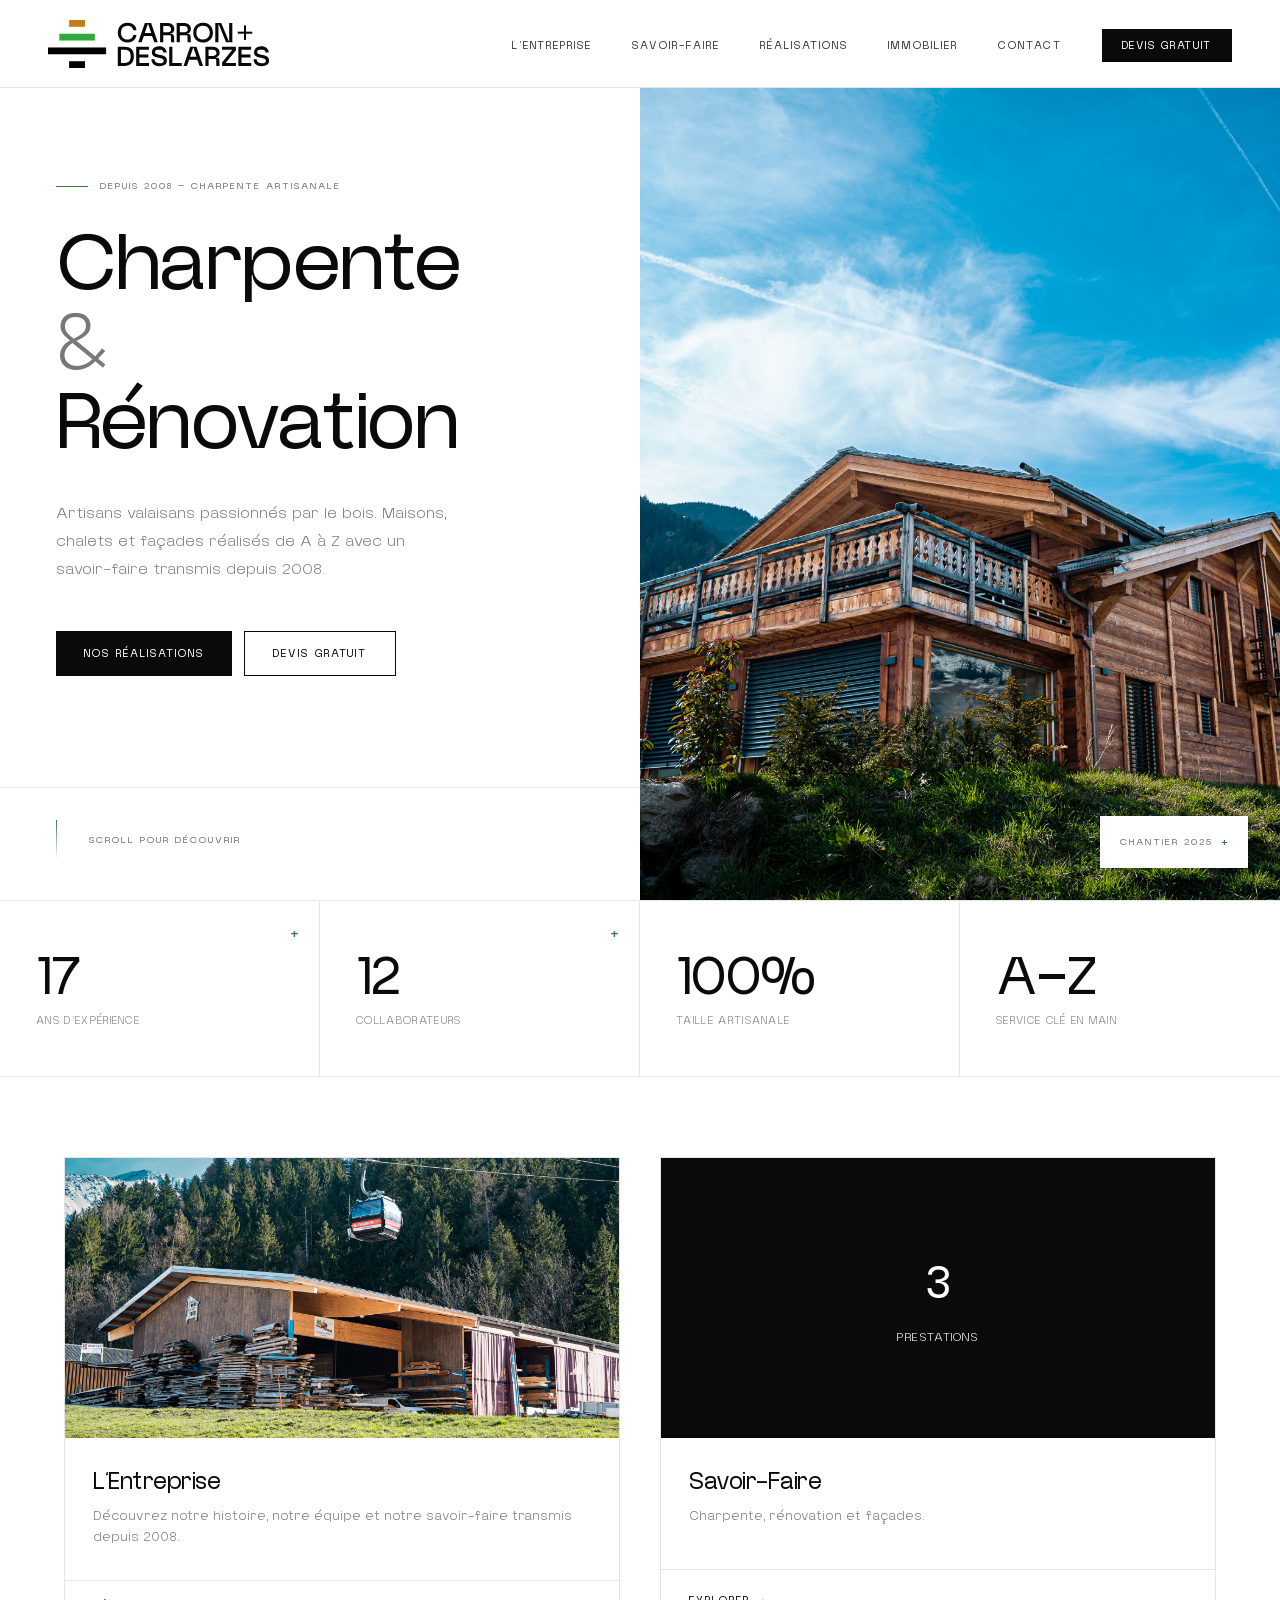
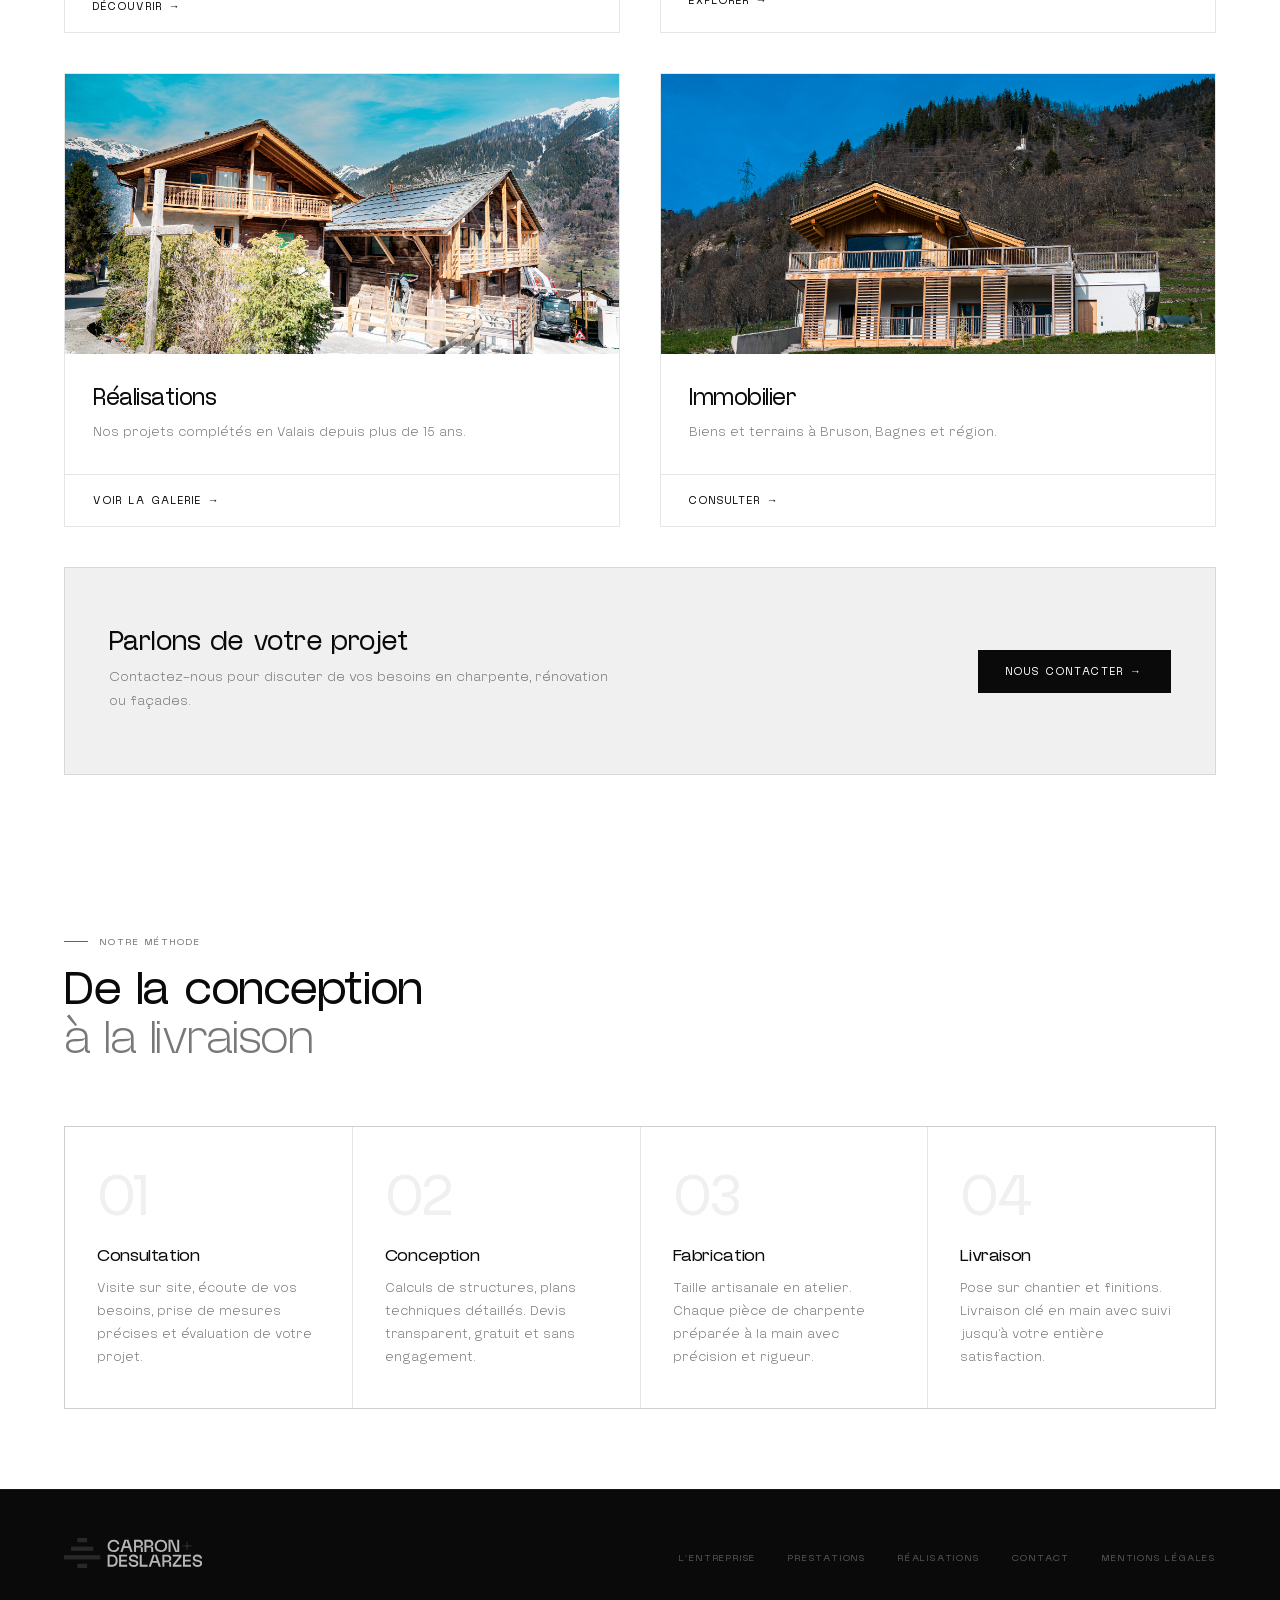
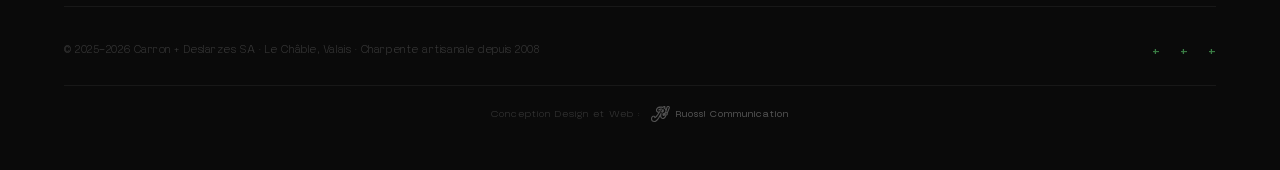
==== commit bb38be0e: "Simplifier les catégories : Charpente, Rénovation, Façades - Suppression de la catégorie Couverture " ====
--- a/index.html
+++ b/index.html
@@ -3,7 +3,7 @@
 <head>
   <meta charset="UTF-8" />
   <meta name="viewport" content="width=device-width, initial-scale=1.0" />
-  <title>Carron + Deslarzes — Charpente & Couverture, Valais</title>
+  <title>Carron + Deslarzes — Charpente & Rénovation, Valais</title>
   <link rel="stylesheet" href="styles.css?v=9">
 </head>
 <body>
@@ -81,10 +81,10 @@
     <h1 class="hero-title fu d1">
       Charpente<br>
       <span class="light-word">&amp;</span><br>
-      Couverture
+      Rénovation
     </h1>
     <p class="hero-desc fu d2">
-      Artisans valaisans passionnés par le bois. Maisons, chalets et toitures
+      Artisans valaisans passionnés par le bois. Maisons, chalets et façades
       réalisés de A à Z avec un savoir-faire transmis depuis 2008.
     </p>
     <div class="hero-buttons fu d3">
@@ -94,14 +94,7 @@
   </div>
 
   <div class="hero-photo fu d1">
-    <div class="hero-slideshow">
-      <img class="slide active" src="photos/DSC09690.jpg"        alt="Chalet Carron Deslarzes — charpente Valais" />
-      <img class="slide"        src="photos/DSC09694-Edit.jpg"   alt="Réalisation charpente Valais" />
-      <img class="slide"        src="photos/DSC09715-Edit.jpg"   alt="Couverture toiture Valais" />
-      <img class="slide"        src="photos/DSC09676-Edit.jpg"   alt="Bois façade Valais" />
-      <img class="slide"        src="photos/DSC09625.jpg"        alt="Chantier bois Valais" />
-      <img class="slide"        src="photos/DSC09755.jpg"        alt="Chalet Valais" />
-    </div>
+    <img src="photos/DSC09690.jpg" alt="Chalet Carron Deslarzes — charpente Valais" style="width:100%;height:100%;object-fit:cover;object-position:40% center;display:block;border-radius:inherit;" />
     <div class="hero-photo-caption">
       <span class="label">Chantier 2025</span>
       <span style="color:#3a7d44;font-size:14px;font-family:'NewBlack',sans-serif;font-weight:400;">+</span>
@@ -159,13 +152,13 @@
       <a href="savoir-faire.html" class="home-card">
         <div class="home-card-img-placeholder">
           <div style="text-align: center;">
-            <div class="num">6</div>
+            <div class="num">3</div>
             <div class="txt">PRESTATIONS</div>
           </div>
         </div>
         <div class="home-card-body">
           <h3>Savoir-Faire</h3>
-          <p>Charpente, couverture, maisons, chalets et immobilier.</p>
+          <p>Charpente, rénovation et façades.</p>
         </div>
         <div class="card-link">
           <span>Explorer →</span>
@@ -205,7 +198,7 @@
     <div class="home-cta-bar">
       <div>
         <h3>Parlons de votre projet</h3>
-        <p>Contactez-nous pour discuter de vos besoins en charpente, couverture ou immobilier.</p>
+        <p>Contactez-nous pour discuter de vos besoins en charpente, rénovation ou façades.</p>
       </div>
       <div class="home-cta-buttons">
         <a href="contact.html" class="btn btn-dark">Nous contacter →</a>
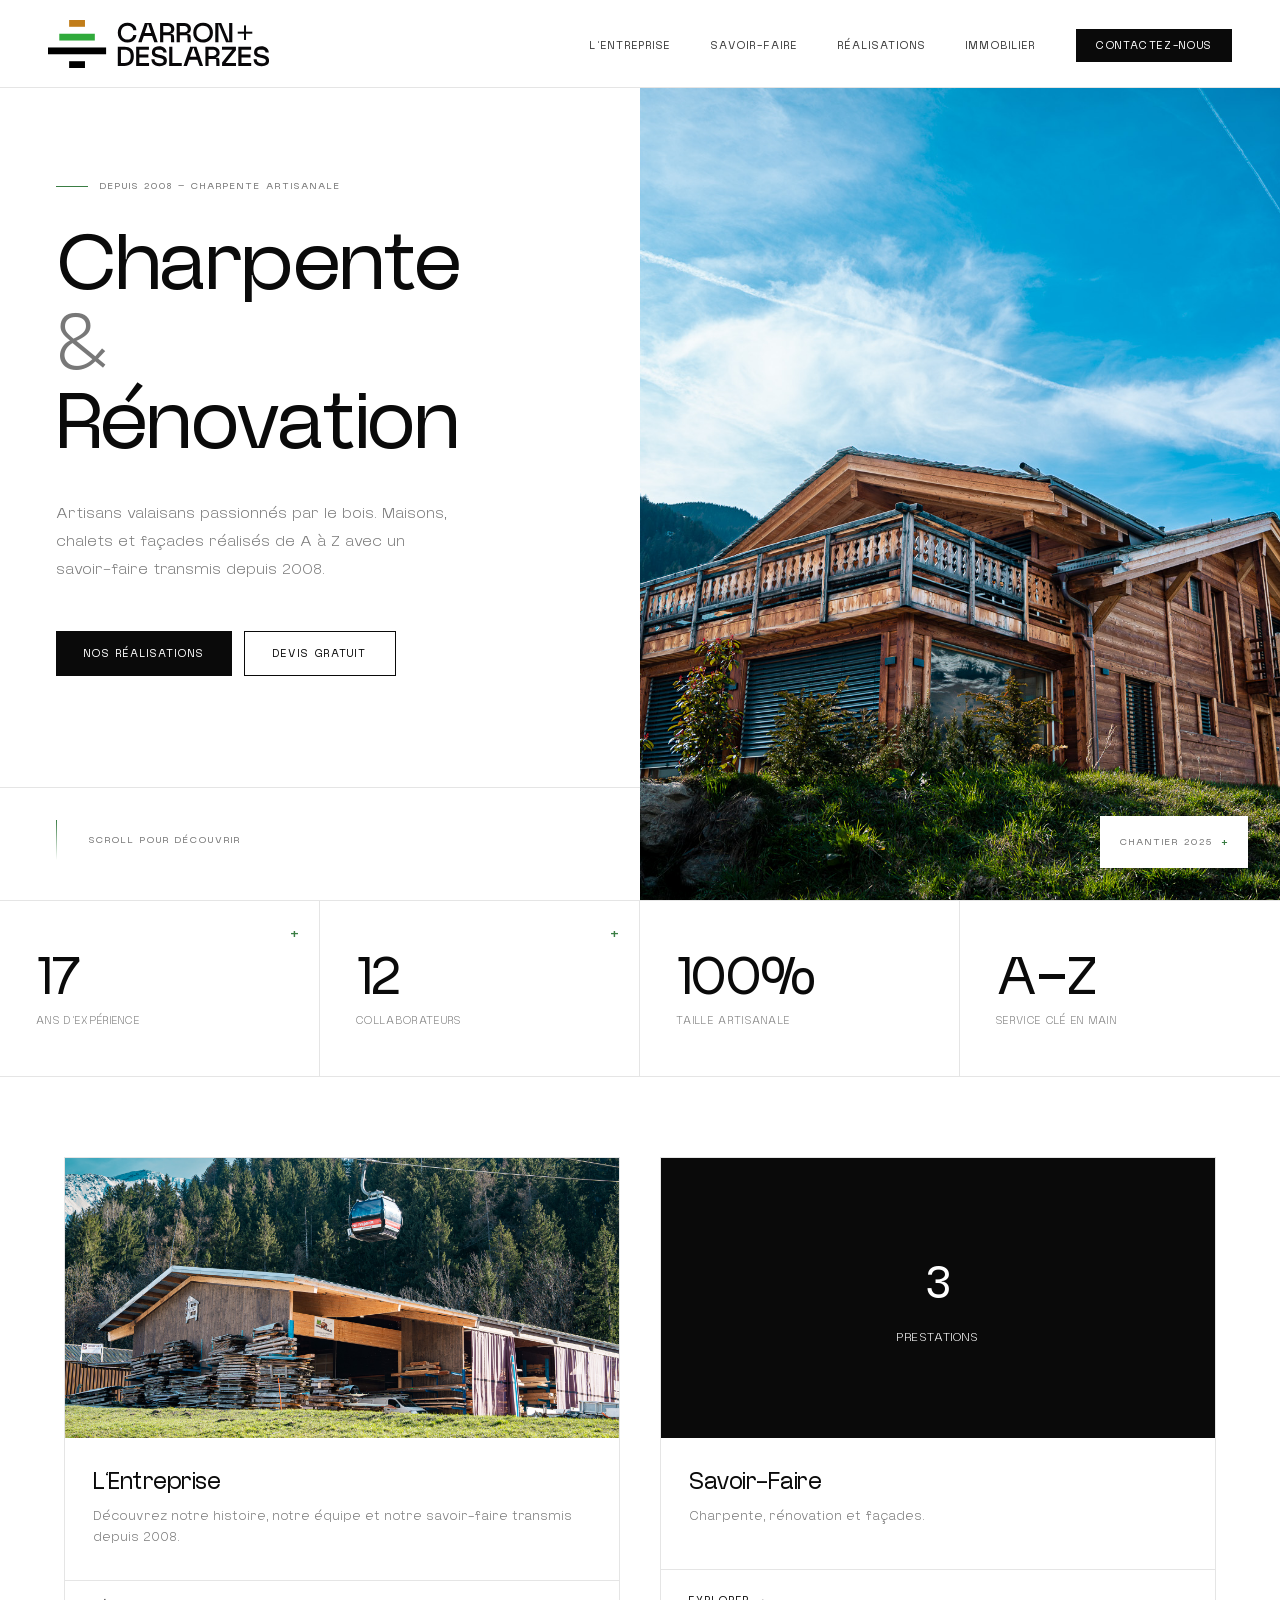
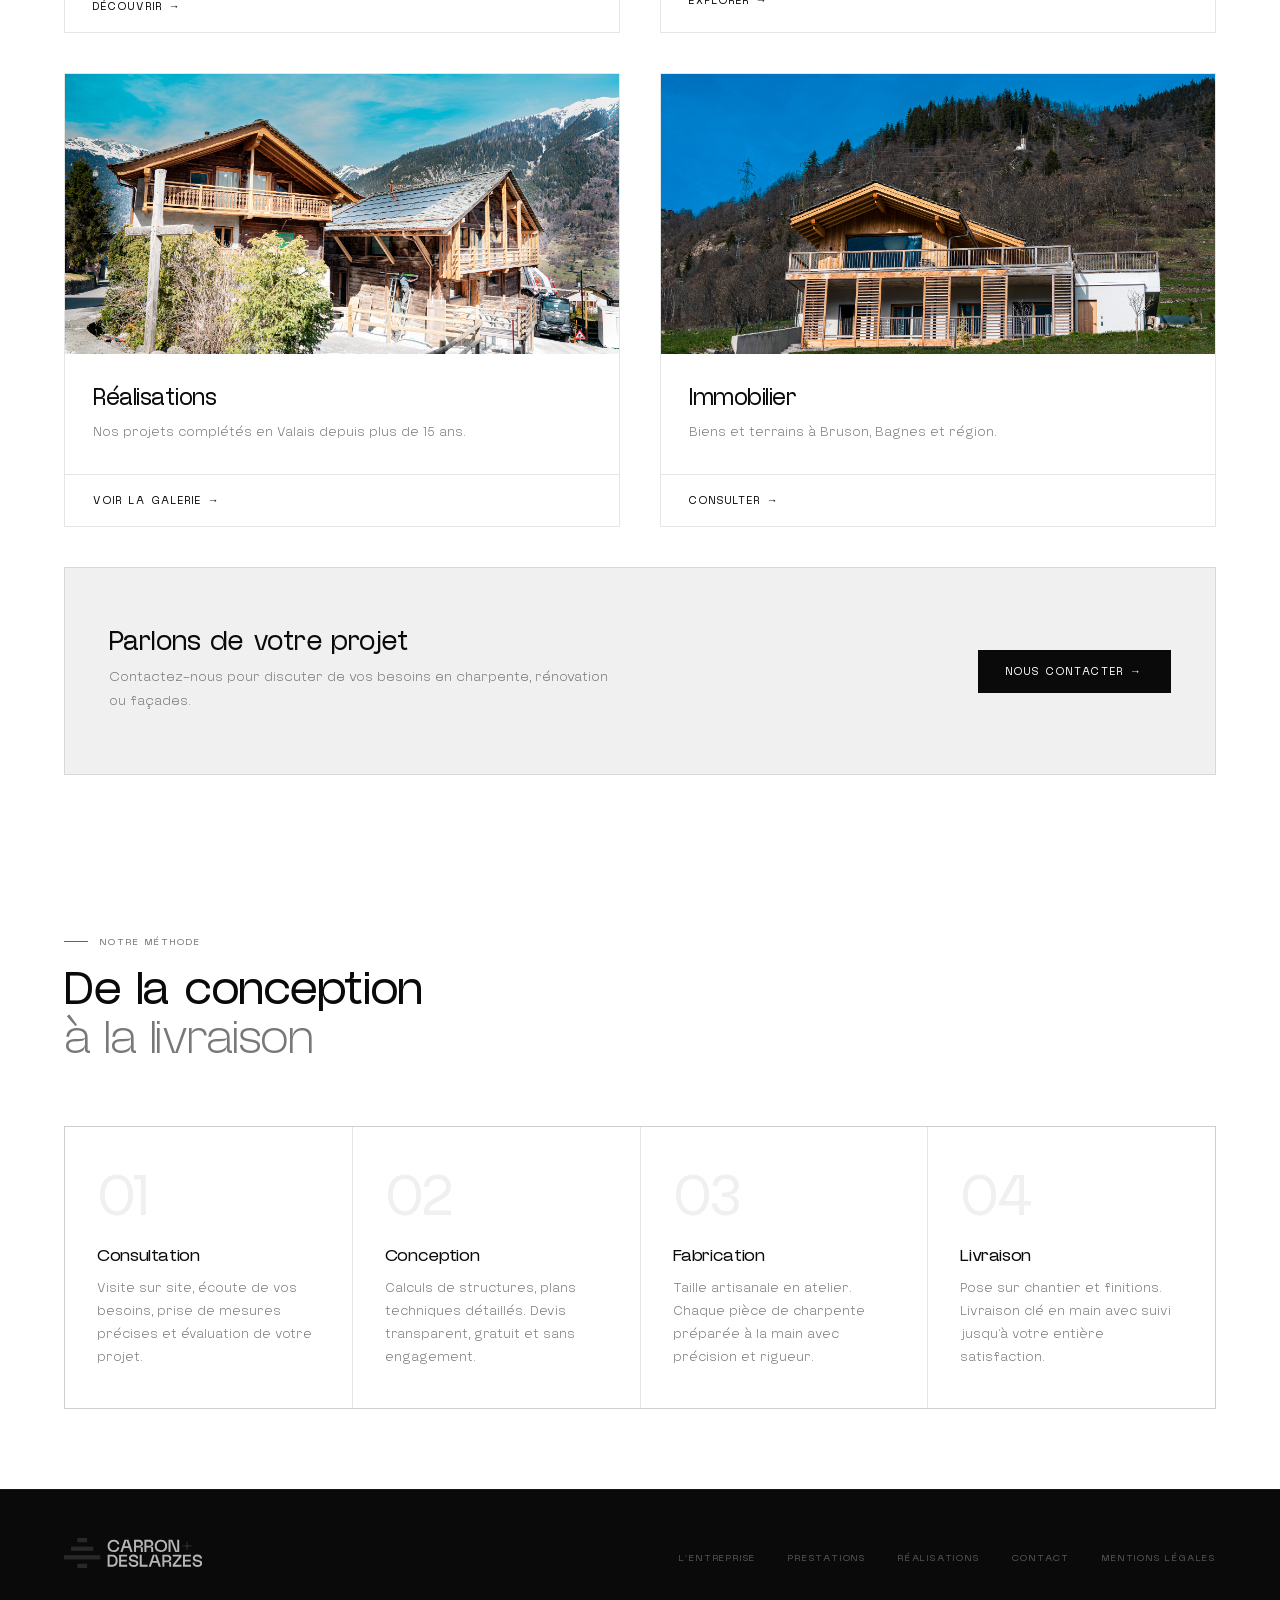
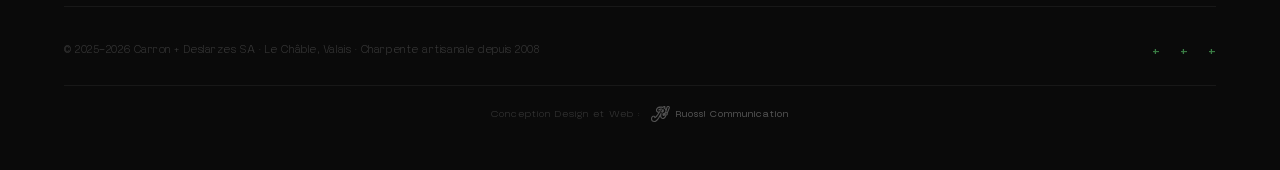
==== commit 7cda1470: "Nav: remplacer Contact + Devis Gratuit par Contactez-nous, formulaire mailto francois@cardes.ch - Su" ====
--- a/index.html
+++ b/index.html
@@ -54,8 +54,7 @@
     <li><a href="savoir-faire.html">Savoir-Faire</a></li>
     <li><a href="realisations.html">Réalisations</a></li>
     <li><a href="immobilier.html">Immobilier</a></li>
-    <li><a href="contact.html">Contact</a></li>
-    <li><a href="contact.html" class="nav-cta">Devis Gratuit</a></li>
+    <li><a href="contact.html" class="nav-cta">Contactez-nous</a></li>
   </ul>
   <button class="nav-burger" id="navBurger" aria-label="Menu">
     <span></span><span></span><span></span>
@@ -67,8 +66,7 @@
   <a href="savoir-faire.html">Savoir-Faire</a>
   <a href="realisations.html">Réalisations</a>
   <a href="immobilier.html">Immobilier</a>
-  <a href="contact.html">Contact</a>
-  <a href="contact.html" class="btn btn-dark nav-cta">Devis Gratuit</a>
+  <a href="contact.html" class="btn btn-dark nav-cta">Contactez-nous</a>
 </div>
 
 <!-- ── HERO ───────────────────────────────── -->
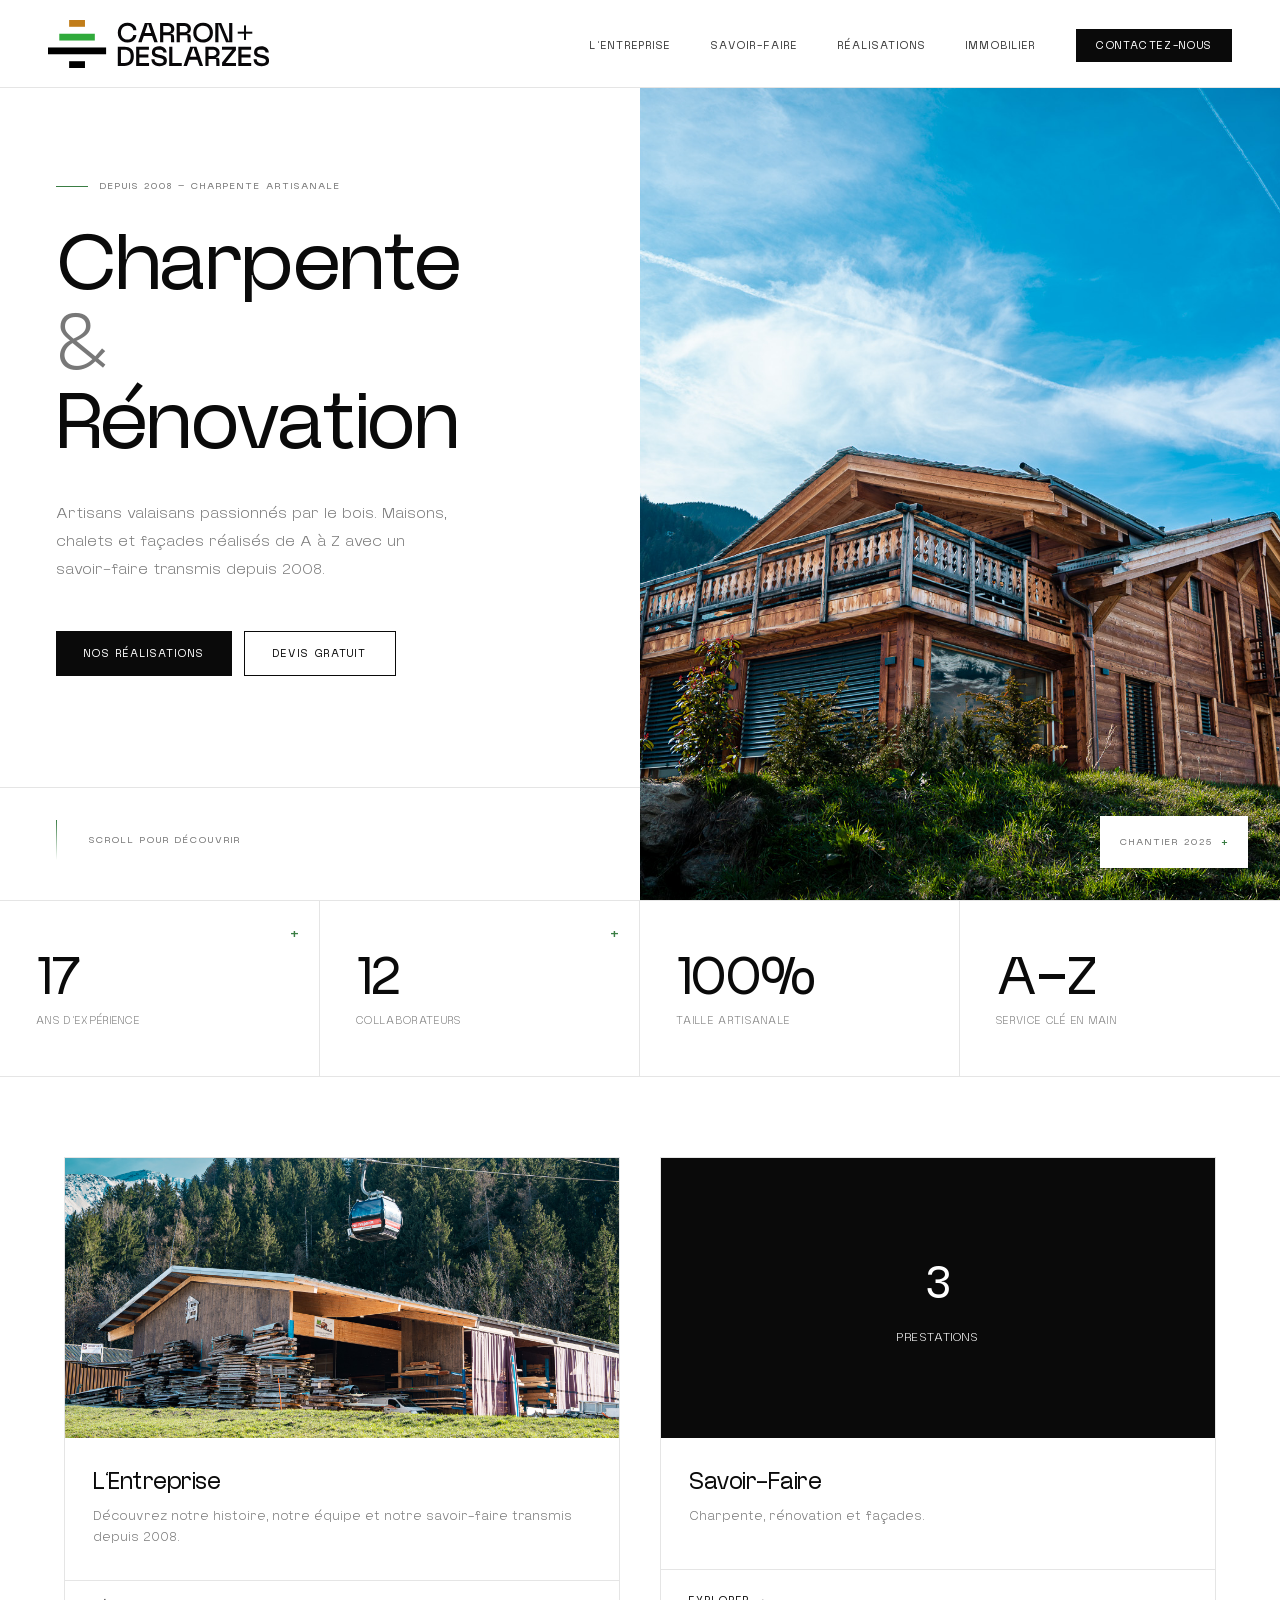
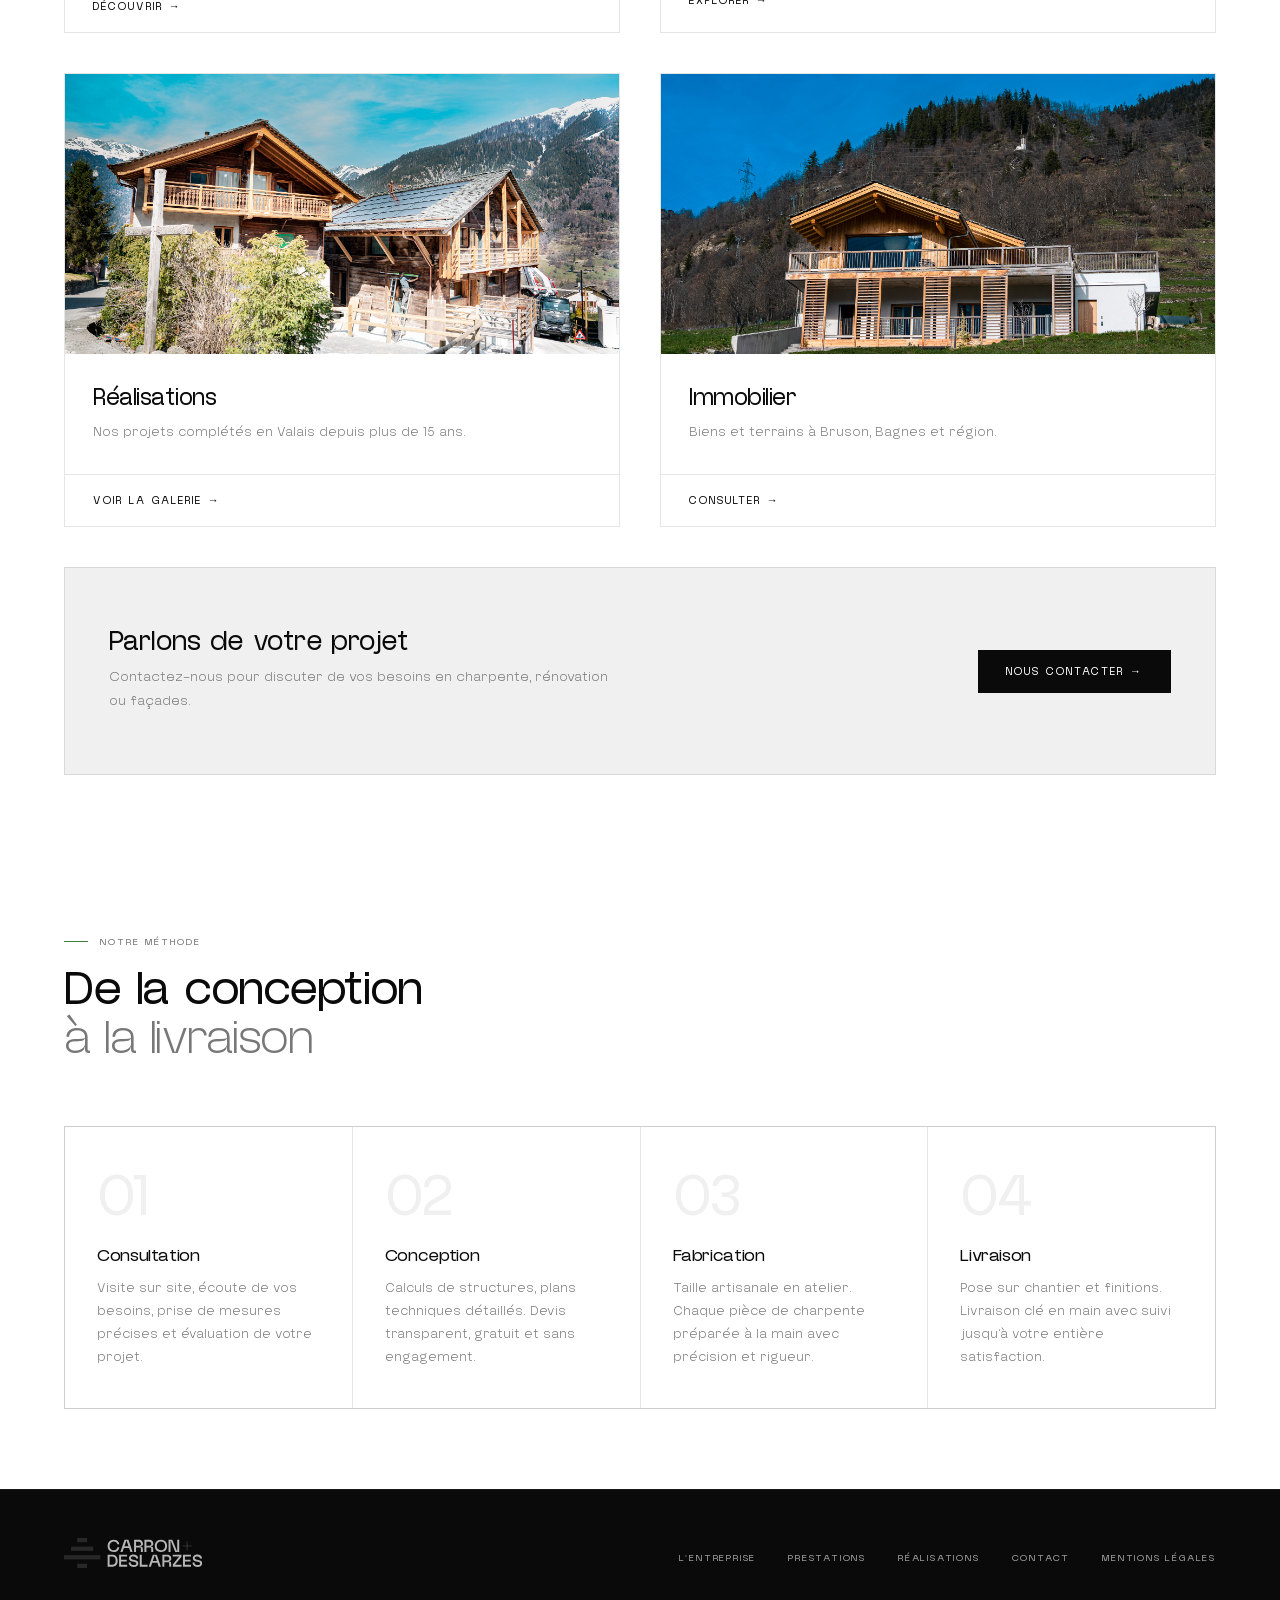
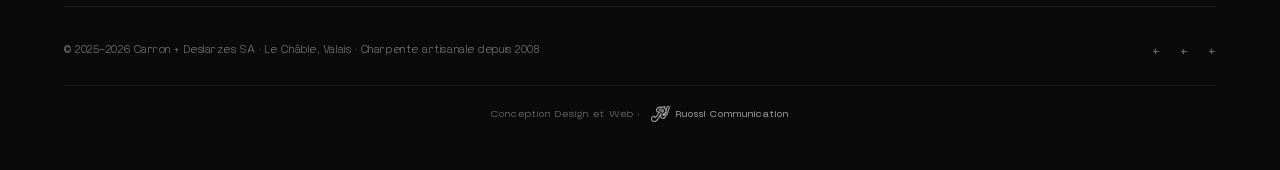
==== commit f60d0640: "Améliorer la lisibilité des textes sur fond noir (contact, footer, toutes pages) Co-Authored-By: Cla" ====
--- a/index.html
+++ b/index.html
@@ -307,10 +307,10 @@
       </div>
     </div>
     <div style="margin-top:24px;padding-top:20px;border-top:1px solid rgba(255,255,255,0.06);display:flex;align-items:center;justify-content:center;gap:10px;">
-      <span style="font-size:10px;font-weight:100;letter-spacing:0.1em;color:rgba(255,255,255,0.2);">Conception Design et Web :</span>
-      <a href="https://ruosscommunication.com" target="_blank" rel="noopener" style="display:inline-flex;align-items:center;gap:6px;color:rgba(255,255,255,0.3);transition:color 0.2s;" onmouseover="this.style.color='rgba(255,255,255,0.6)'" onmouseout="this.style.color='rgba(255,255,255,0.3)'">
+      <span style="font-size:10px;font-weight:100;letter-spacing:0.1em;color:rgba(255,255,255,0.5);">Conception Design et Web :</span>
+      <a href="https://ruosscommunication.com" target="_blank" rel="noopener" style="display:inline-flex;align-items:center;gap:6px;color:rgba(255,255,255,0.6);transition:color 0.2s;" onmouseover="this.style.color='rgba(255,255,255,0.9)'" onmouseout="this.style.color='rgba(255,255,255,0.6)'">
         <svg viewBox="0 0 287.74 243.27" xmlns="http://www.w3.org/2000/svg" style="height:16px;width:auto;" fill="currentColor"><path d="M284.5,10.1c-3.44-5.54-9.12-9.17-15.59-9.97-.69-.08-1.39-.13-2.08-.13-.02,0-9.19.04-9.19.04-.38-.02-.77-.03-1.15-.03-9.55,0-17.8,6.14-20.54,15.29-.05.16-.09.32-.14.47l-7.7,28.72c-3.28-5.44-7.52-10.42-12.64-14.82,4.16-3.9,6.14-9.7,5.11-15.43-1.18-6.59-6.13-11.88-12.62-13.5-1.98-.49-4.04-.74-6.13-.74-8.2,0-16.95,3.79-26.6,11.55-6.82-1.22-14.13-1.92-21.82-2.11-1.41-.03-2.81-.05-4.2-.05-27.24,0-48.32,6.97-60.98,20.15-9.17,9.55-13.71,22.09-13.13,36.25.83,20.18,16.25,35.68,36.5,37.37-15.61,25.32-32.6,47.58-38.04,53.94-3.19,3.77-5.91,6.33-8.04,8.01-2.6-10.67-12.83-18.41-25.4-18.41-4.05,0-8.04.79-11.85,2.34C10.57,156.26,0,174.01,0,196.52c0,27.52,20.92,46.75,50.88,46.75,23.11,0,45.58-16.61,68.68-50.76,7.28-10.77,14-22.36,19.95-33.47.3,1.79.68,3.59,1.14,5.41,5.37,21.03,20.07,33.59,39.34,33.59,11,0,26.88-3.97,40.19-22.86.11-.14.21-.29.31-.44,6.86-9.87,10.83-20.79,13.01-28.55,10.33-2.16,19.09-9.99,22.34-20.56,2.05-6.8,1.48-13.87-1.51-19.81,2.53-2.28,4.53-5.19,5.76-8.53l26.26-68.3c.07-.17.13-.34.19-.51,2.14-6.15,1.4-12.85-2.04-18.38ZM151.55,103.17c0-6.13,5.12-11.17,11.54-11.12,7.08.06,10.46,3.92,10.46,10.21-1.12.36-1.8.54-3.78.78-1.85.24-2.49.18-3.59.21,0-2.83-1.46-4.09-3.77-4.09-1.9,0-3.7,2.17-2.63,4.23,1.6,3.1,8.66,2.23,9.93,2.08,2.85-.35,5.39-1.04,7.43-2.04.07-.03.13-.07.2-.1.16-.07.31-.15.46-.23.07-.03.16-.07.24-.11,11.39-5.36,18.07-20.73,18.07-32.95,0-10.09-3.83-18.34-10.18-24.4-1.85-1.77-4.14-3.33-6.5-4.26-10.81,15.01-29.42,57.56-34.16,67.56-15.3,32.27-53.53,117.32-94.39,117.32-20.14,0-33.86-11.5-33.86-29.75,0-16.14,6.93-27.34,17.68-31.72,7.03-2.87,14.46.26,14.46,5.68,0,7.69,3.33,14.53,11.87,14.53,7.34,0,16.28-6.01,25.51-16.9,6.88-8.05,24.58-31.67,39.96-56.69,13.03-21.2,28.48-51.7,45.08-73.02-5.94-2.4-17.26-2.75-30.33-.86-12.13,1.74-29.32,8.19-29.24,21.53.03,5.11,3.92,9.9,11.53,10,11.2.15,16.98-4.87,21.17-14.14,1.21-2.67,2.62-1.04,2.62.13,0,11.63-9.93,31.26-32.03,31.26-11.13,0-22.63-7.25-23.2-21.22-1.14-27.94,25.29-39.54,60.89-38.65,9.71.24,18.96,1.42,27.01,3.55,8.1-7.73,17.5-14.33,23.85-12.74-10.08,6.89-13.63,11.01-16.75,15.1,2.17.86,4.26,1.81,6.24,2.84,15.99,8.27,25.74,21.71,25.74,38.15,0,19.98-15.81,33.46-33.93,38.08-2.24.47-4.34.86-6.29,1.18-.18.02-.36.05-.54.08-5.31.7-9.67.81-13.05.65h-.03c-10.15-.65-13.69-3.98-13.69-10.16ZM217.35,140.79c-2.24,8.24-5.83,17.09-10.91,24.38,0,0,0,.01-.01.01-6.39,9.14-15.11,15.85-26.43,15.85-13.28,0-20.12-10.01-22.86-20.79-3.68-14.41-.73-27.97,6.33-44.8,1.73.21,3.5.32,5.35.32,3.15,0,3.69,0,5.97-.33-.23,12.09-2.13,28.87,9.31,34.83,10.86,5.67,23.65-3.83,30.32-11.08.05-.06.13-.13.21-.19h0s.01-.01.01-.01c1.24-.99,3.15.16,2.7,1.81ZM239.56,120.72c-1.74,5.65-7.38,9.7-13.16,8.99-5.78-.7-8.55-5.72-6.81-11.45,1.77-5.81,7.48-9.77,13.1-9.09,5.63.69,8.62,5.73,6.87,11.55ZM270.48,22.88l-26.33,68.47c-.68,1.99-2.65,3.22-4.74,2.96l-1.75-.22c-2.74-.33-4.51-3.06-3.72-5.69l18.31-68.22c.62-2.07,2.64-3.4,4.79-3.13l9.79-.04c2.81.35,4.59,3.2,3.65,5.87Z"/></svg>
-        <span style="font-size:10px;font-weight:400;letter-spacing:0.1em;color:rgba(255,255,255,0.3);">Ruoss! Communication</span>
+        <span style="font-size:10px;font-weight:400;letter-spacing:0.1em;color:rgba(255,255,255,0.6);">Ruoss! Communication</span>
       </a>
     </div>
   </div>
--- a/styles.css
+++ b/styles.css
@@ -673,16 +673,16 @@
 .foot-nav a {
   font-size: 10px; font-weight: 400;
   letter-spacing: 0.18em; text-transform: uppercase;
-  color: rgba(255,255,255,0.3);
+  color: rgba(255,255,255,0.6);
   transition: color 0.22s;
 }
-.foot-nav a:hover { color: rgba(255,255,255,0.7); }
+.foot-nav a:hover { color: rgba(255,255,255,0.9); }
 .foot-bottom {
   display: flex; justify-content: space-between; align-items: center;
 }
 .foot-copy {
   font-size: 11px; font-weight: 100;
-  color: rgba(255,255,255,0.2);
+  color: rgba(255,255,255,0.5);
   letter-spacing: 0.05em;
 }
 .foot-plus-row {
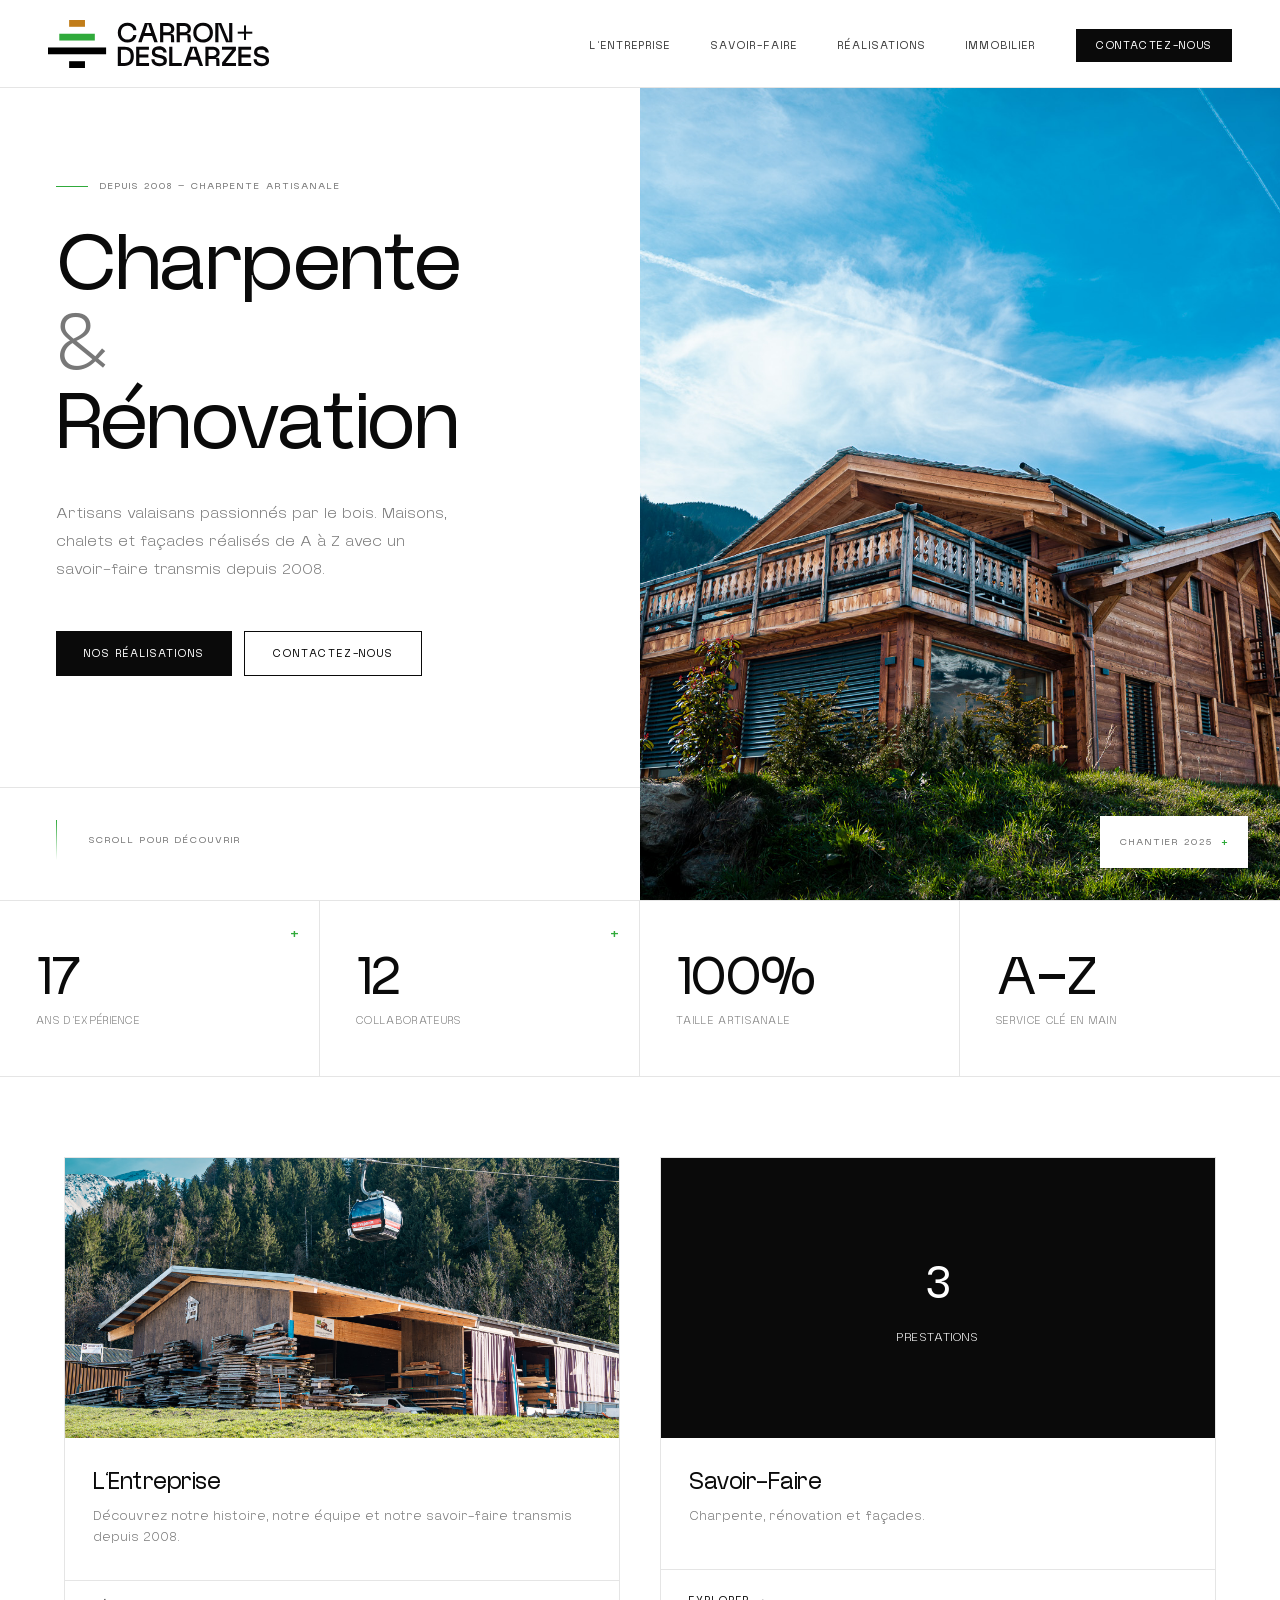
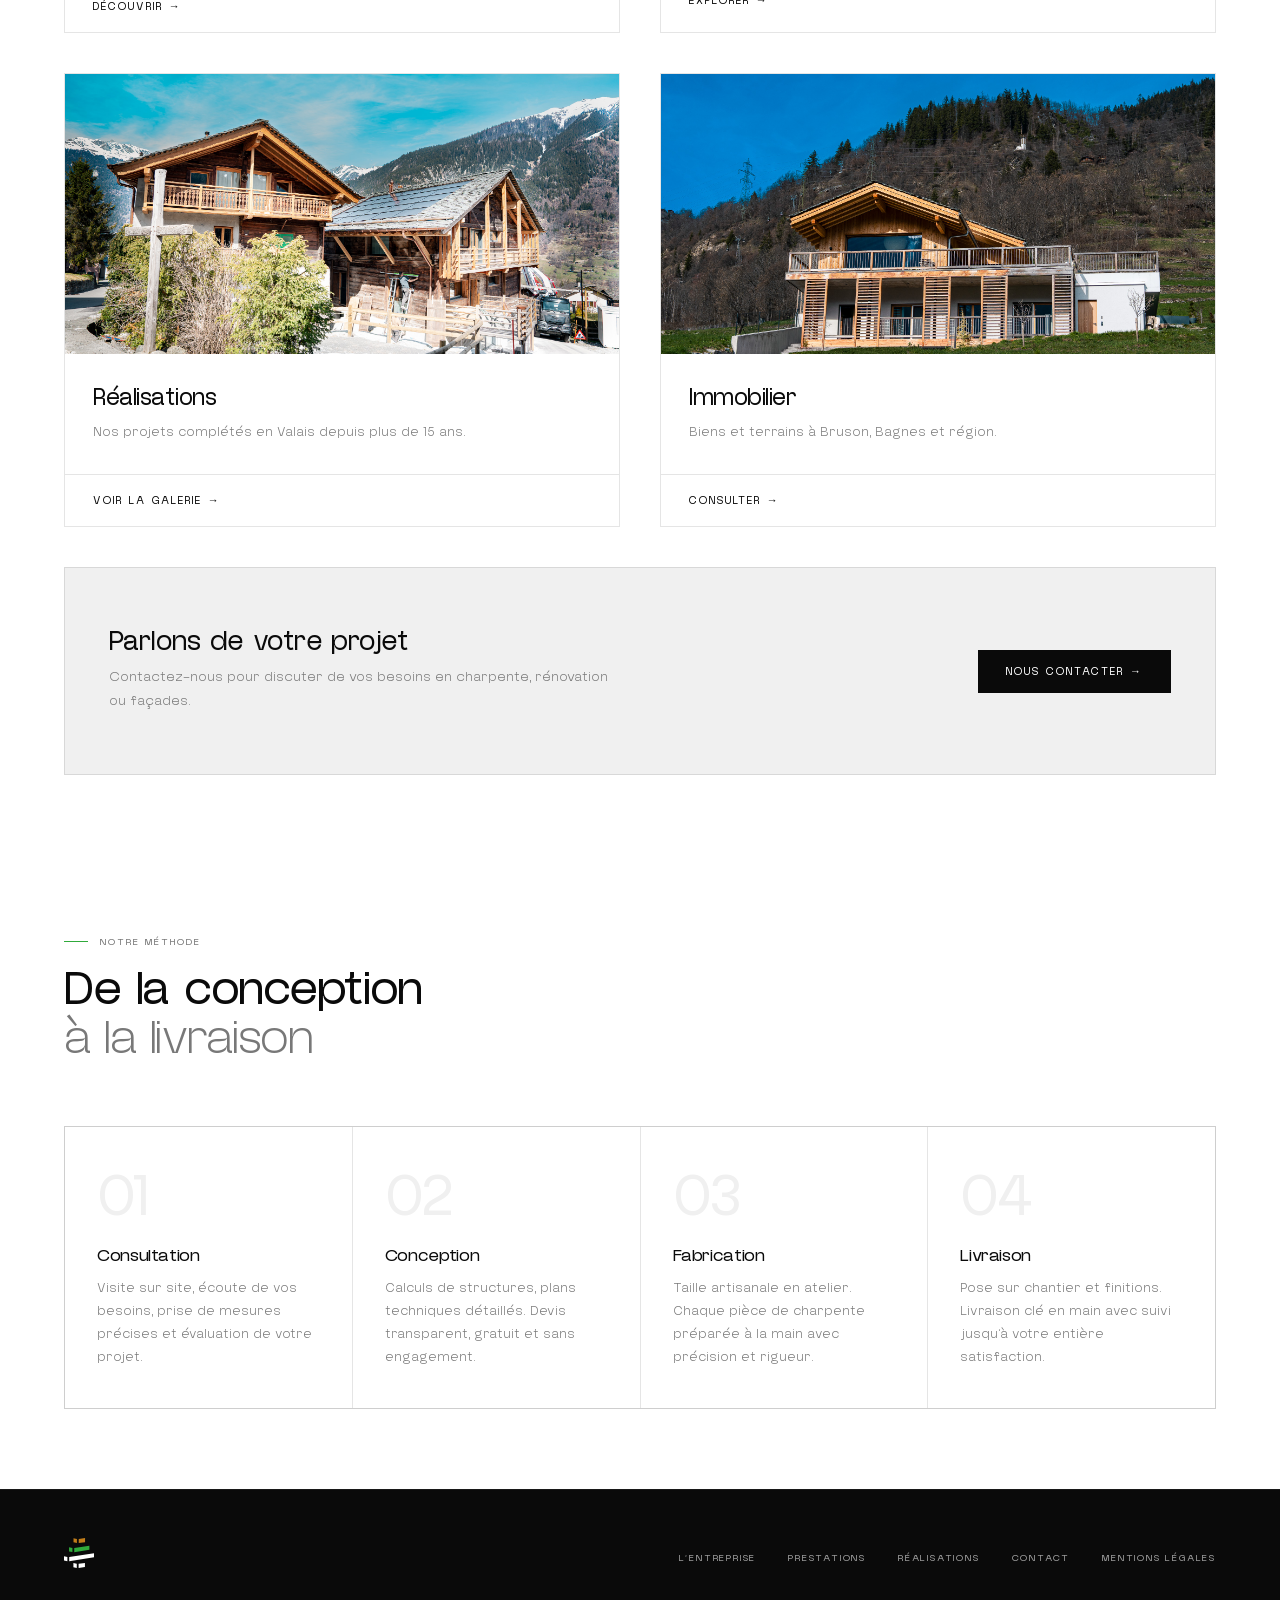
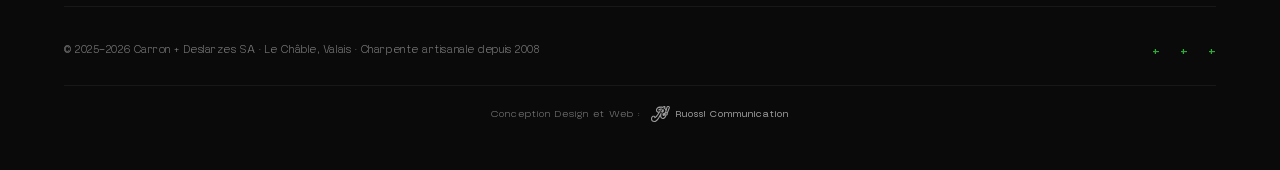
==== commit 844d71aa: "Favicon SVG dark/light mode, nouveau logo footer, vert #30aa3b, titres pages, Contactez-nous hero - " ====
--- a/index.html
+++ b/index.html
@@ -4,7 +4,9 @@
   <meta charset="UTF-8" />
   <meta name="viewport" content="width=device-width, initial-scale=1.0" />
   <title>Carron + Deslarzes — Charpente & Rénovation, Valais</title>
+  <link rel="icon" type="image/svg+xml" href="favicon.svg">
   <link rel="stylesheet" href="styles.css?v=9">
+      <link rel="icon" type="image/svg+xml" href="favicon.svg">
 </head>
 <body>
 
@@ -87,7 +89,7 @@
     </p>
     <div class="hero-buttons fu d3">
       <a href="realisations.html" class="btn btn-dark">Nos Réalisations</a>
-      <a href="contact.html" class="btn btn-outline">Devis Gratuit</a>
+      <a href="contact.html" class="btn btn-outline">Contactez-nous</a>
     </div>
   </div>
 
@@ -95,7 +97,7 @@
     <img src="photos/DSC09690.jpg" alt="Chalet Carron Deslarzes — charpente Valais" style="width:100%;height:100%;object-fit:cover;object-position:40% center;display:block;border-radius:inherit;" />
     <div class="hero-photo-caption">
       <span class="label">Chantier 2025</span>
-      <span style="color:#3a7d44;font-size:14px;font-family:'NewBlack',sans-serif;font-weight:400;">+</span>
+      <span style="color:#30aa3b;font-size:14px;font-family:'NewBlack',sans-serif;font-weight:400;">+</span>
     </div>
   </div>
 
@@ -250,45 +252,26 @@
   <div class="foot-main">
     <div class="foot-inner">
       <div class="foot-logo">
-        <svg style="height:30px;width:auto;" id="Calque_2" data-name="Calque 2" xmlns="http://www.w3.org/2000/svg" viewBox="0 0 585.76 127.19">
-<g id="Calque_1-2" data-name="Calque 1">
-    <g>
-      <g>
-        <g>
-          <g>
-            <path fill="#fff" d="M230.97,49.93c-1.91,3.05-4.58,5.46-8.02,7.24s-7.53,2.67-12.28,2.67c-5.06,0-9.54-1.1-13.44-3.29-3.9-2.19-6.92-5.28-9.06-9.26-2.14-3.97-3.22-8.55-3.22-13.71s1.07-9.82,3.22-13.83c2.14-4,5.16-7.1,9.06-9.3,3.9-2.19,8.38-3.29,13.44-3.29,4.75,0,8.86.88,12.32,2.63,3.46,1.76,6.13,4.12,8.02,7.09,1.89,2.97,2.98,6.31,3.29,10.03h-8.29c-.46-3.56-2.09-6.4-4.88-8.52-2.79-2.12-6.28-3.18-10.46-3.18-3.31,0-6.29.76-8.95,2.29-2.66,1.52-4.74,3.67-6.24,6.43-1.5,2.76-2.25,5.98-2.25,9.64s.75,6.81,2.25,9.57c1.5,2.76,3.58,4.91,6.24,6.43,2.66,1.52,5.64,2.28,8.95,2.28,4.44,0,7.99-1.14,10.65-3.41,2.66-2.27,4.22-5.19,4.69-8.75h8.37c-.36,3.77-1.5,7.18-3.41,10.23Z"/>
-            <path fill="#fff" d="M256.61,7.94h16.65l17.58,51.13h-9.14l-5.97-16.42h-21.77l-5.81,16.42h-9.14l17.59-51.13ZM273.5,34.67l-7.9-23.16h-1.32l-7.9,23.16h17.12Z"/>
-            <path fill="#fff" d="M297.04,7.94h20.38c3.3,0,6.27.66,8.91,1.97,2.63,1.32,4.7,3.19,6.2,5.62,1.5,2.43,2.25,5.22,2.25,8.37,0,3.62-.97,6.39-2.9,8.33-1.94,1.94-4.41,3.17-7.4,3.68v.7c2.84,0,5.11.52,6.82,1.55,1.7,1.03,2.58,2.87,2.63,5.5l.54,15.42h-8.44l-.39-16.58c-.05-.77-.26-1.32-.62-1.63-.36-.31-1.01-.46-1.94-.46h-17.66v18.67h-8.37V7.94ZM324.12,30.33c1.52-1.39,2.28-3.18,2.28-5.35,0-2.43-.8-4.54-2.4-6.35-1.6-1.81-3.54-2.71-5.81-2.71h-12.78v16.5h12.78c2.43,0,4.4-.7,5.93-2.09Z"/>
-            <path fill="#fff" d="M340.97,7.94h20.38c3.3,0,6.27.66,8.91,1.97,2.63,1.32,4.7,3.19,6.2,5.62,1.5,2.43,2.25,5.22,2.25,8.37,0,3.62-.97,6.39-2.9,8.33-1.94,1.94-4.41,3.17-7.4,3.68v.7c2.84,0,5.11.52,6.82,1.55,1.7,1.03,2.58,2.87,2.63,5.5l.54,15.42h-8.44l-.39-16.58c-.05-.77-.26-1.32-.62-1.63-.36-.31-1.01-.46-1.94-.46h-17.66v18.67h-8.37V7.94ZM368.04,30.33c1.52-1.39,2.28-3.18,2.28-5.35,0-2.43-.8-4.54-2.4-6.35-1.6-1.81-3.54-2.71-5.81-2.71h-12.78v16.5h12.78c2.43,0,4.4-.7,5.93-2.09Z"/>
-            <path fill="#fff" d="M424.79,10.5c3.92,2.22,6.96,5.33,9.1,9.33,2.14,4,3.22,8.56,3.22,13.67s-1.07,9.67-3.22,13.67c-2.14,4-5.18,7.11-9.1,9.33-3.93,2.22-8.52,3.33-13.79,3.33s-9.86-1.11-13.79-3.33c-3.92-2.22-6.96-5.33-9.1-9.33-2.14-4-3.22-8.56-3.22-13.67s1.07-9.67,3.22-13.67c2.14-4,5.18-7.11,9.1-9.33,3.93-2.22,8.52-3.33,13.79-3.33s9.86,1.11,13.79,3.33ZM398.02,20.06c-3.18,3.23-4.77,7.71-4.77,13.44s1.59,10.21,4.77,13.44c3.17,3.23,7.5,4.84,12.98,4.84,3.46,0,6.53-.74,9.22-2.21,2.69-1.47,4.78-3.58,6.28-6.31,1.5-2.74,2.25-5.99,2.25-9.76s-.75-7.02-2.25-9.76c-1.5-2.74-3.59-4.84-6.28-6.31-2.68-1.47-5.76-2.21-9.22-2.21-5.48,0-9.8,1.61-12.98,4.84Z"/>
-            <path fill="#fff" d="M443.3,7.94h15.73l20.22,48.26h.85V7.94h8.37v51.13h-16.73l-19.06-47.41h-1.01v47.41h-8.37V7.94Z"/>
-          </g>
-          <g>
-            <path fill="#fff" d="M184.95,70.64h17.43c8,0,14.19,2.09,18.55,6.27,4.36,4.18,6.55,10.61,6.55,19.29s-2.18,15.11-6.55,19.29c-4.36,4.18-10.55,6.27-18.55,6.27h-17.43v-51.13ZM215.13,109.53c2.66-2.84,3.99-7.28,3.99-13.32s-1.33-10.48-3.99-13.32c-2.66-2.84-6.37-4.26-11.11-4.26h-10.69v35.17h10.69c4.75,0,8.45-1.42,11.11-4.26Z"/>
-            <path fill="#fff" d="M233.68,70.64h33.78v7.98h-25.41v13.09h23.86v7.98h-23.86v14.1h25.72v7.98h-34.09v-51.13Z"/>
-            <path fill="#fff" d="M294.64,77.92c-3.36,0-6.02.59-7.98,1.78-1.96,1.19-2.94,3-2.94,5.42,0,1.29.28,2.35.85,3.18.57.83,1.54,1.52,2.9,2.09,1.37.57,3.34,1.08,5.93,1.55l5.81,1.08c4.8.88,8.64,2.43,11.5,4.65,2.87,2.22,4.3,5.55,4.3,9.99,0,4.91-1.81,8.6-5.42,11.08-3.62,2.48-8.37,3.72-14.25,3.72-3.87,0-7.4-.66-10.58-1.98-3.17-1.32-5.75-3.36-7.71-6.12-1.96-2.76-3-6.16-3.1-10.19h8.37c.21,3.82,1.45,6.5,3.72,8.02,2.27,1.52,5.37,2.29,9.3,2.29,7.54,0,11.31-2.27,11.31-6.82,0-3.51-3.44-5.86-10.31-7.05l-5.89-1.01c-4.49-.82-8.13-2.28-10.92-4.38-2.79-2.09-4.18-5.43-4.18-10.03,0-3.25.85-6.03,2.56-8.33,1.7-2.3,4.01-4.04,6.93-5.23,2.92-1.19,6.19-1.78,9.8-1.78,5.63,0,10.29,1.41,13.98,4.22,3.69,2.81,5.62,6.93,5.77,12.36h-8.6c-.57-5.68-4.29-8.52-11.16-8.52Z"/>
-            <path fill="#fff" d="M321.21,70.64h8.37v43.15h24.86v7.98h-33.23v-51.13Z"/>
-            <path fill="#fff" d="M376.68,70.64h16.65l17.58,51.13h-9.14l-5.97-16.42h-21.77l-5.81,16.42h-9.14l17.59-51.13ZM393.57,97.37l-7.9-23.16h-1.32l-7.9,23.16h17.12Z"/>
-            <path fill="#fff" d="M417.12,70.64h20.38c3.3,0,6.27.66,8.91,1.97,2.63,1.32,4.7,3.19,6.2,5.62,1.5,2.43,2.25,5.22,2.25,8.37,0,3.62-.97,6.39-2.9,8.33-1.94,1.94-4.41,3.17-7.4,3.68v.7c2.84,0,5.11.52,6.82,1.55,1.7,1.03,2.58,2.87,2.63,5.5l.54,15.42h-8.44l-.39-16.58c-.05-.77-.26-1.32-.62-1.63-.36-.31-1.01-.46-1.94-.46h-17.66v18.67h-8.37v-51.13ZM444.19,93.03c1.52-1.39,2.28-3.18,2.28-5.35,0-2.43-.8-4.54-2.4-6.35-1.6-1.81-3.54-2.71-5.81-2.71h-12.78v16.5h12.78c2.43,0,4.4-.7,5.93-2.09Z"/>
-            <path fill="#fff" d="M461.04,78.62v-7.98h36.95v9.3l-27.19,33.85h27.42v7.98h-36.95v-9.3l27.11-33.85h-27.35Z"/>
-            <path fill="#fff" d="M504.42,70.64h33.78v7.98h-25.41v13.09h23.86v7.98h-23.86v14.1h25.72v7.98h-34.09v-51.13Z"/>
-            <path fill="#fff" d="M565.38,77.92c-3.36,0-6.02.59-7.98,1.78-1.96,1.19-2.94,3-2.94,5.42,0,1.29.28,2.35.85,3.18.57.83,1.54,1.52,2.9,2.09,1.37.57,3.34,1.08,5.93,1.55l5.81,1.08c4.8.88,8.64,2.43,11.5,4.65,2.87,2.22,4.3,5.55,4.3,9.99,0,4.91-1.81,8.6-5.42,11.08-3.62,2.48-8.37,3.72-14.25,3.72-3.87,0-7.4-.66-10.58-1.98-3.17-1.32-5.75-3.36-7.71-6.12-1.96-2.76-3-6.16-3.1-10.19h8.37c.21,3.82,1.45,6.5,3.72,8.02,2.27,1.52,5.37,2.29,9.3,2.29,7.54,0,11.31-2.27,11.31-6.82,0-3.51-3.44-5.86-10.31-7.05l-5.89-1.01c-4.49-.82-8.13-2.28-10.92-4.38-2.79-2.09-4.18-5.43-4.18-10.03,0-3.25.85-6.03,2.56-8.33,1.7-2.3,4.01-4.04,6.93-5.23,2.92-1.19,6.19-1.78,9.8-1.78,5.63,0,10.29,1.41,13.98,4.22,3.69,2.81,5.62,6.93,5.77,12.36h-8.6c-.57-5.68-4.29-8.52-11.16-8.52Z"/>
-          </g>
-        </g>
-        <rect fill="#fff" x="519.42" y="14.29" width="5.32" height="38.58"/>
-        <rect fill="#fff" x="502.79" y="30.92" width="38.58" height="5.32"/>
-      </g>
-      <g>
-        <rect fill="#c17d1a" x="55.99" width="41.99" height="18"/>
-        <rect fill="#fff" x="55.99" y="109.19" width="41.99" height="18"/>
-        <rect fill="#30aa3b" x="29.92" y="36.4" width="94.14" height="18"/>
-        <rect fill="#fff" y="72.79" width="153.98" height="18"/>
-      </g>
+        <svg style="height:30px;width:auto;" xmlns="http://www.w3.org/2000/svg" viewBox="0 0 158.27 156.54">
+  <g>
+    <g>
+      <polygon fill="#fff" points="0 95.62 17.64 99.3 17.64 120.97 0 117.28 0 95.62"/>
+      <polygon fill="#fff" points="158.27 78.83 158.27 100.51 27.2 121.21 27.2 99.54 158.27 78.83"/>
+    </g>
+    <g>
+      <polygon fill="#30aa3b" points="26.29 48.2 43.93 51.88 43.93 73.56 26.29 69.87 26.29 48.2"/>
+      <polygon fill="#30aa3b" points="132.52 40.12 132.52 61.78 53.49 73.82 53.49 52.14 132.52 40.12"/>
+    </g>
+    <g>
+      <polygon fill="#c17d1a" points="49.69 1.08 67.4 4.77 67.4 26.44 49.69 22.74 49.69 1.08"/>
+      <polygon fill="#c17d1a" points="109.85 0 109.85 21.67 76.97 26.68 76.97 5.01 109.85 0"/>
+    </g>
+    <g>
+      <polygon fill="#fff" points="49.06 130.91 66.69 134.6 66.69 156.27 49.06 152.59 49.06 130.91"/>
+      <polygon fill="#fff" points="109.21 129.85 109.21 151.52 76.26 156.54 76.26 134.86 109.21 129.85"/>
     </g>
   </g>
 </svg>
-      
-      
       </div>
       <ul class="foot-nav">
         <li><a href="entreprise.html">L'Entreprise</a></li>
--- a/styles.css
+++ b/styles.css
@@ -29,7 +29,7 @@
   --light:   #c8c8c8;
   --pale:    #f0f0f0;
   --white:   #ffffff;
-  --accent:  #3a7d44; /* vert "+" du rapport */
+  --accent:  #30aa3b; /* vert "+" du rapport */
   --border:  rgba(0,0,0,0.1);
 }
 
@@ -661,12 +661,6 @@
   border-bottom: 1px solid rgba(255,255,255,0.06);
 }
 .foot-logo svg { height: 30px; width: auto; }
-.foot-logo svg path, .foot-logo svg polygon {
-  fill: rgba(255,255,255,0.7) !important;
-}
-.foot-logo svg rect {
-  fill: rgba(255,255,255,0.12) !important;
-}
 .foot-nav {
   display: flex; gap: 32px; list-style: none;
 }
